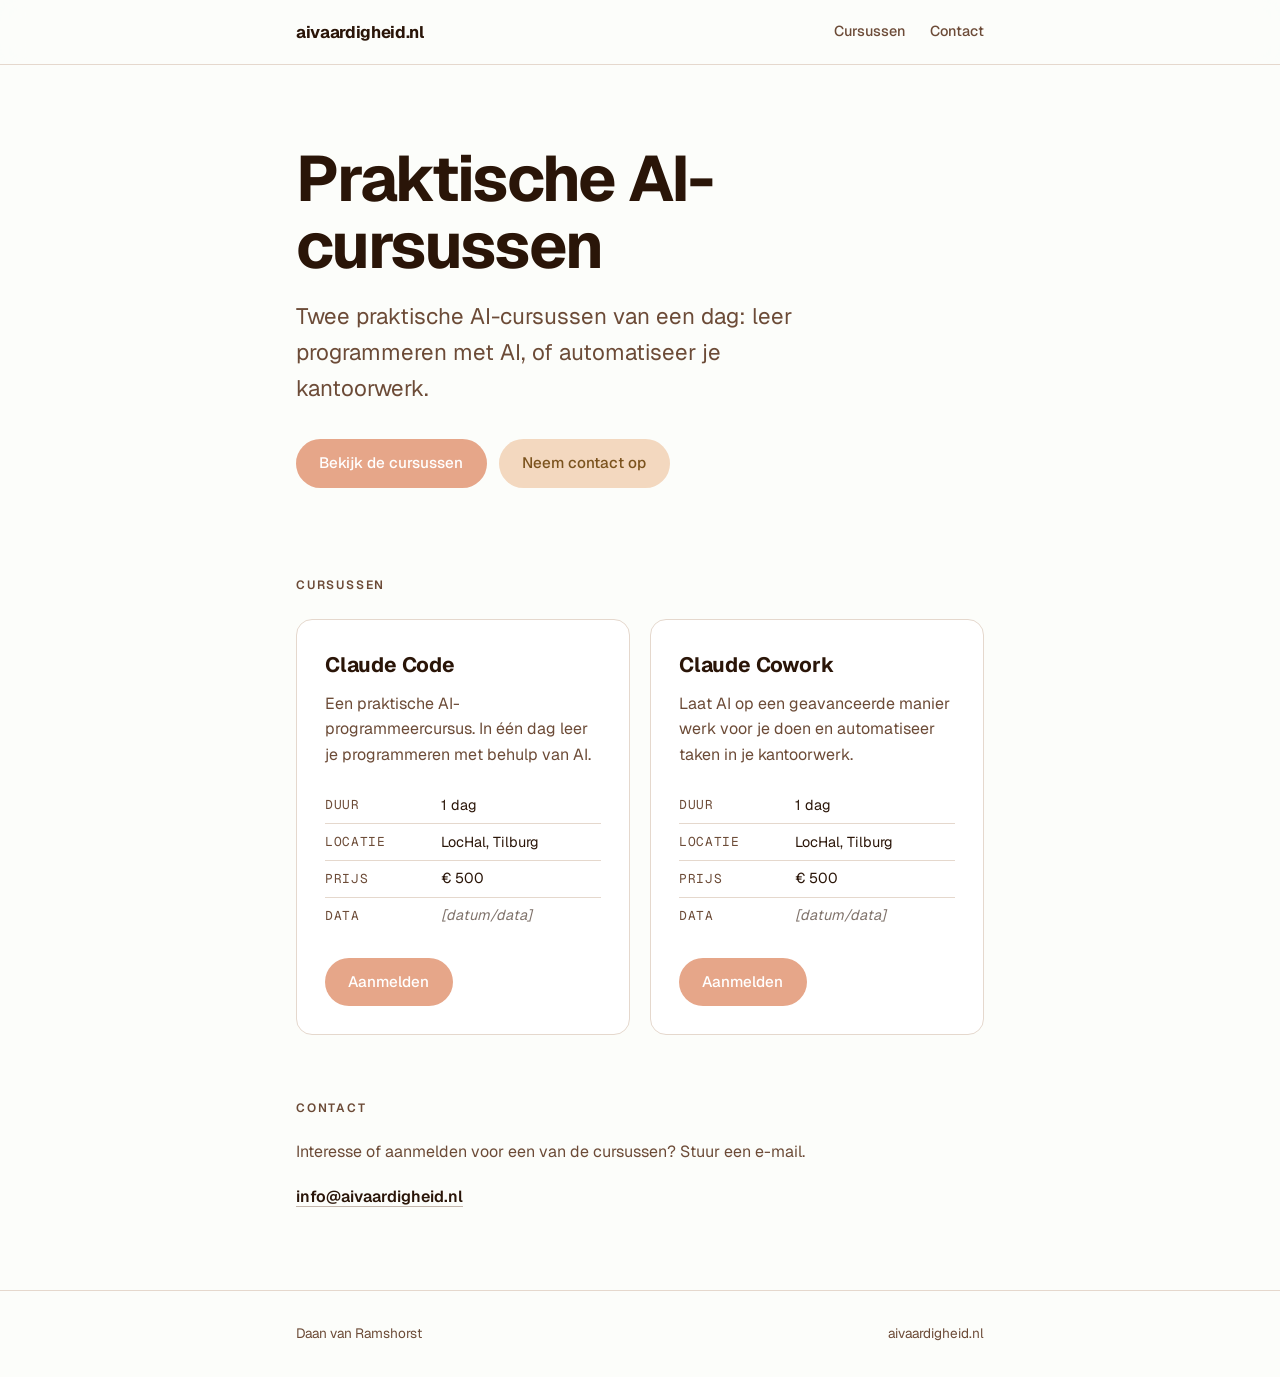
==== index.html @ b379a671 "Replace landing page with courses + contact Adds the two course cards (Claude Code, Claude Cowork) a" ====
<!doctype html>
<html lang="nl">
<head>
  <meta charset="utf-8">
  <meta name="viewport" content="width=device-width, initial-scale=1">
  <title>aivaardigheid.nl — AI-cursussen</title>
  <meta name="description" content="Twee praktische AI-cursussen van een dag: Claude Code (programmeren met AI) en Claude Cowork (je kantoorwerk automatiseren).">
  <meta name="theme-color" media="(prefers-color-scheme: light)" content="#fcfdfa">
  <meta name="theme-color" media="(prefers-color-scheme: dark)" content="#0c0a09">

  <link rel="preconnect" href="https://fonts.googleapis.com">
  <link rel="preconnect" href="https://fonts.gstatic.com" crossorigin>
  <link href="https://fonts.googleapis.com/css2?family=Geist:wght@400;500;600;700&family=Geist+Mono:wght@400;500&display=swap" rel="stylesheet">

  <style>
    :root {
      color-scheme: light dark;
      --background: #fcfdfa;
      --foreground: #2a1508;
      --primary: #e6a689;
      --primary-foreground: #ffffff;
      --accent: #d84315;
      --muted: #ead8c8;
      --muted-foreground: #6c4b37;
      --secondary: #f3d8bf;
      --secondary-foreground: #7b531e;
      --border: #e5d8cd;
      --card: #ffffff;
      --radius: 1rem;
      --container: 46rem;
    }

    @media (prefers-color-scheme: dark) {
      :root {
        --background: #0c0a09;
        --foreground: #e8d5bf;
        --primary: #d99a63;
        --primary-foreground: #0c0a09;
        --accent: #ff7043;
        --muted: #292524;
        --muted-foreground: #a8a29e;
        --secondary: #292524;
        --secondary-foreground: #e7e5e4;
        --border: #292524;
        --card: #1c1917;
      }
    }

    * { box-sizing: border-box; }
    html { scroll-behavior: smooth; }
    body {
      margin: 0;
      font-family: "Geist", system-ui, -apple-system, "Segoe UI", Roboto, sans-serif;
      background: var(--background);
      color: var(--foreground);
      line-height: 1.6;
      -webkit-font-smoothing: antialiased;
      text-rendering: optimizeLegibility;
    }

    a { color: inherit; }

    .container {
      width: 100%;
      max-width: var(--container);
      margin-inline: auto;
      padding-inline: 1.5rem;
    }

    /* Header */
    header {
      position: sticky;
      top: 0;
      z-index: 50;
      backdrop-filter: blur(12px);
      -webkit-backdrop-filter: blur(12px);
      background: color-mix(in srgb, var(--background) 80%, transparent);
      border-bottom: 1px solid var(--border);
    }
    .header-inner {
      height: 4rem;
      display: flex;
      align-items: center;
      justify-content: space-between;
      gap: 1rem;
    }
    .brand {
      font-weight: 700;
      font-size: 1.05rem;
      letter-spacing: -0.02em;
      text-decoration: none;
    }
    nav { display: flex; align-items: center; gap: 1.5rem; }
    nav a {
      font-size: 0.9rem;
      font-weight: 500;
      text-decoration: none;
      color: var(--muted-foreground);
      transition: color 0.15s ease;
    }
    nav a:hover { color: var(--foreground); }

    /* Buttons */
    .btn {
      display: inline-flex;
      align-items: center;
      gap: 0.5rem;
      padding: 0.7rem 1.4rem;
      border-radius: 9999px;
      font-weight: 500;
      font-size: 0.95rem;
      text-decoration: none;
      border: 1px solid transparent;
      transition: transform 0.15s ease, background 0.15s ease, opacity 0.15s ease;
    }
    .btn:active { transform: scale(0.97); }
    .btn-primary { background: var(--primary); color: var(--primary-foreground); }
    .btn-primary:hover { opacity: 0.9; }
    .btn-secondary {
      background: var(--secondary);
      color: var(--secondary-foreground);
    }
    .btn-secondary:hover { background: color-mix(in srgb, var(--secondary) 80%, var(--foreground)); }

    /* Hero */
    .hero {
      padding-top: 5rem;
      padding-bottom: 3.5rem;
    }
    .hero h1 {
      font-size: clamp(2.5rem, 7vw, 4rem);
      line-height: 1.05;
      letter-spacing: -0.03em;
      font-weight: 700;
      margin: 0 0 1.25rem;
    }
    .hero .lead {
      font-size: clamp(1.1rem, 2.5vw, 1.4rem);
      color: var(--muted-foreground);
      max-width: 34rem;
      margin: 0 0 2rem;
    }
    .hero-actions { display: flex; flex-wrap: wrap; gap: 0.75rem; }

    /* Section */
    section { padding-block: 2rem; }
    .section-label {
      font-size: 0.75rem;
      font-weight: 600;
      text-transform: uppercase;
      letter-spacing: 0.15em;
      color: var(--muted-foreground);
      margin: 0 0 1.5rem;
    }

    /* Course cards */
    .courses {
      display: grid;
      grid-template-columns: repeat(auto-fit, minmax(min(100%, 18rem), 1fr));
      gap: 1.25rem;
    }
    .card {
      background: var(--card);
      border: 1px solid var(--border);
      border-radius: var(--radius);
      padding: 1.75rem;
      display: flex;
      flex-direction: column;
    }
    .card h3 {
      font-size: 1.3rem;
      letter-spacing: -0.01em;
      margin: 0 0 0.6rem;
    }
    .card p { margin: 0 0 1.25rem; color: var(--muted-foreground); }

    .meta { list-style: none; margin: 0 0 1.5rem; padding: 0; }
    .meta li {
      display: flex;
      gap: 0.75rem;
      padding: 0.4rem 0;
      border-top: 1px solid var(--border);
      font-size: 0.9rem;
    }
    .meta li:first-child { border-top: none; }
    .meta .k {
      flex: 0 0 6.5rem;
      color: var(--muted-foreground);
      font-family: "Geist Mono", ui-monospace, monospace;
      font-size: 0.8rem;
      text-transform: uppercase;
      letter-spacing: 0.05em;
      padding-top: 0.1rem;
    }
    .meta .v { flex: 1; }
    .card .btn { margin-top: auto; align-self: flex-start; }

    /* Contact */
    .contact p { color: var(--muted-foreground); max-width: 34rem; margin: 0 0 1.25rem; }
    .contact a.mail {
      font-weight: 600;
      text-decoration: underline;
      text-underline-offset: 4px;
      text-decoration-color: color-mix(in srgb, var(--muted-foreground) 40%, transparent);
    }
    .contact a.mail:hover { text-decoration-color: var(--muted-foreground); }

    /* Footer */
    footer {
      border-top: 1px solid var(--border);
      margin-top: 3rem;
      padding-block: 2rem;
      color: var(--muted-foreground);
      font-size: 0.85rem;
    }
    .footer-inner { display: flex; flex-wrap: wrap; justify-content: space-between; gap: 0.5rem; }

    .placeholder { opacity: 0.6; font-style: italic; }

    @media (max-width: 480px) {
      nav { gap: 1rem; }
      .brand { font-size: 1rem; }
    }
  </style>
</head>
<body>
  <header>
    <div class="container header-inner">
      <a class="brand" href="/">aivaardigheid.nl</a>
      <nav>
        <a href="#cursussen">Cursussen</a>
        <a href="#contact">Contact</a>
      </nav>
    </div>
  </header>

  <main>
    <!-- HERO -->
    <div class="container hero">
      <h1>Praktische AI-cursussen</h1>
      <p class="lead">
        Twee praktische AI-cursussen van een dag: leer programmeren met AI, of automatiseer je kantoorwerk.
      </p>
      <div class="hero-actions">
        <a class="btn btn-primary" href="#cursussen">Bekijk de cursussen</a>
        <a class="btn btn-secondary" href="#contact">Neem contact op</a>
      </div>
    </div>

    <!-- CURSUSSEN -->
    <section id="cursussen" class="container">
      <p class="section-label">Cursussen</p>
      <div class="courses">

        <!-- Cursus 1 -->
        <article class="card">
          <h3>Claude Code</h3>
          <p>Een praktische AI-programmeercursus. In één dag leer je programmeren met behulp van AI.</p>
          <ul class="meta">
            <li><span class="k">Duur</span><span class="v">1 dag</span></li>
            <li><span class="k">Locatie</span><span class="v">LocHal, Tilburg</span></li>
            <li><span class="k">Prijs</span><span class="v">€ 500</span></li>
            <li><span class="k">Data</span><span class="v placeholder">[datum/data]</span></li>
          </ul>
          <a class="btn btn-primary" href="#contact">Aanmelden</a>
        </article>

        <!-- Cursus 2 -->
        <article class="card">
          <h3>Claude Cowork</h3>
          <p>Laat AI op een geavanceerde manier werk voor je doen en automatiseer taken in je kantoorwerk.</p>
          <ul class="meta">
            <li><span class="k">Duur</span><span class="v">1 dag</span></li>
            <li><span class="k">Locatie</span><span class="v">LocHal, Tilburg</span></li>
            <li><span class="k">Prijs</span><span class="v">€ 500</span></li>
            <li><span class="k">Data</span><span class="v placeholder">[datum/data]</span></li>
          </ul>
          <a class="btn btn-primary" href="#contact">Aanmelden</a>
        </article>

      </div>
    </section>

    <!-- CONTACT -->
    <section id="contact" class="container contact">
      <p class="section-label">Contact</p>
      <p>Interesse of aanmelden voor een van de cursussen? Stuur een e-mail.</p>
      <a class="mail" href="mailto:info@aivaardigheid.nl">info@aivaardigheid.nl</a>
    </section>
  </main>

  <footer>
    <div class="container footer-inner">
      <span>Daan van Ramshorst</span>
      <span>aivaardigheid.nl</span>
    </div>
  </footer>
</body>
</html>
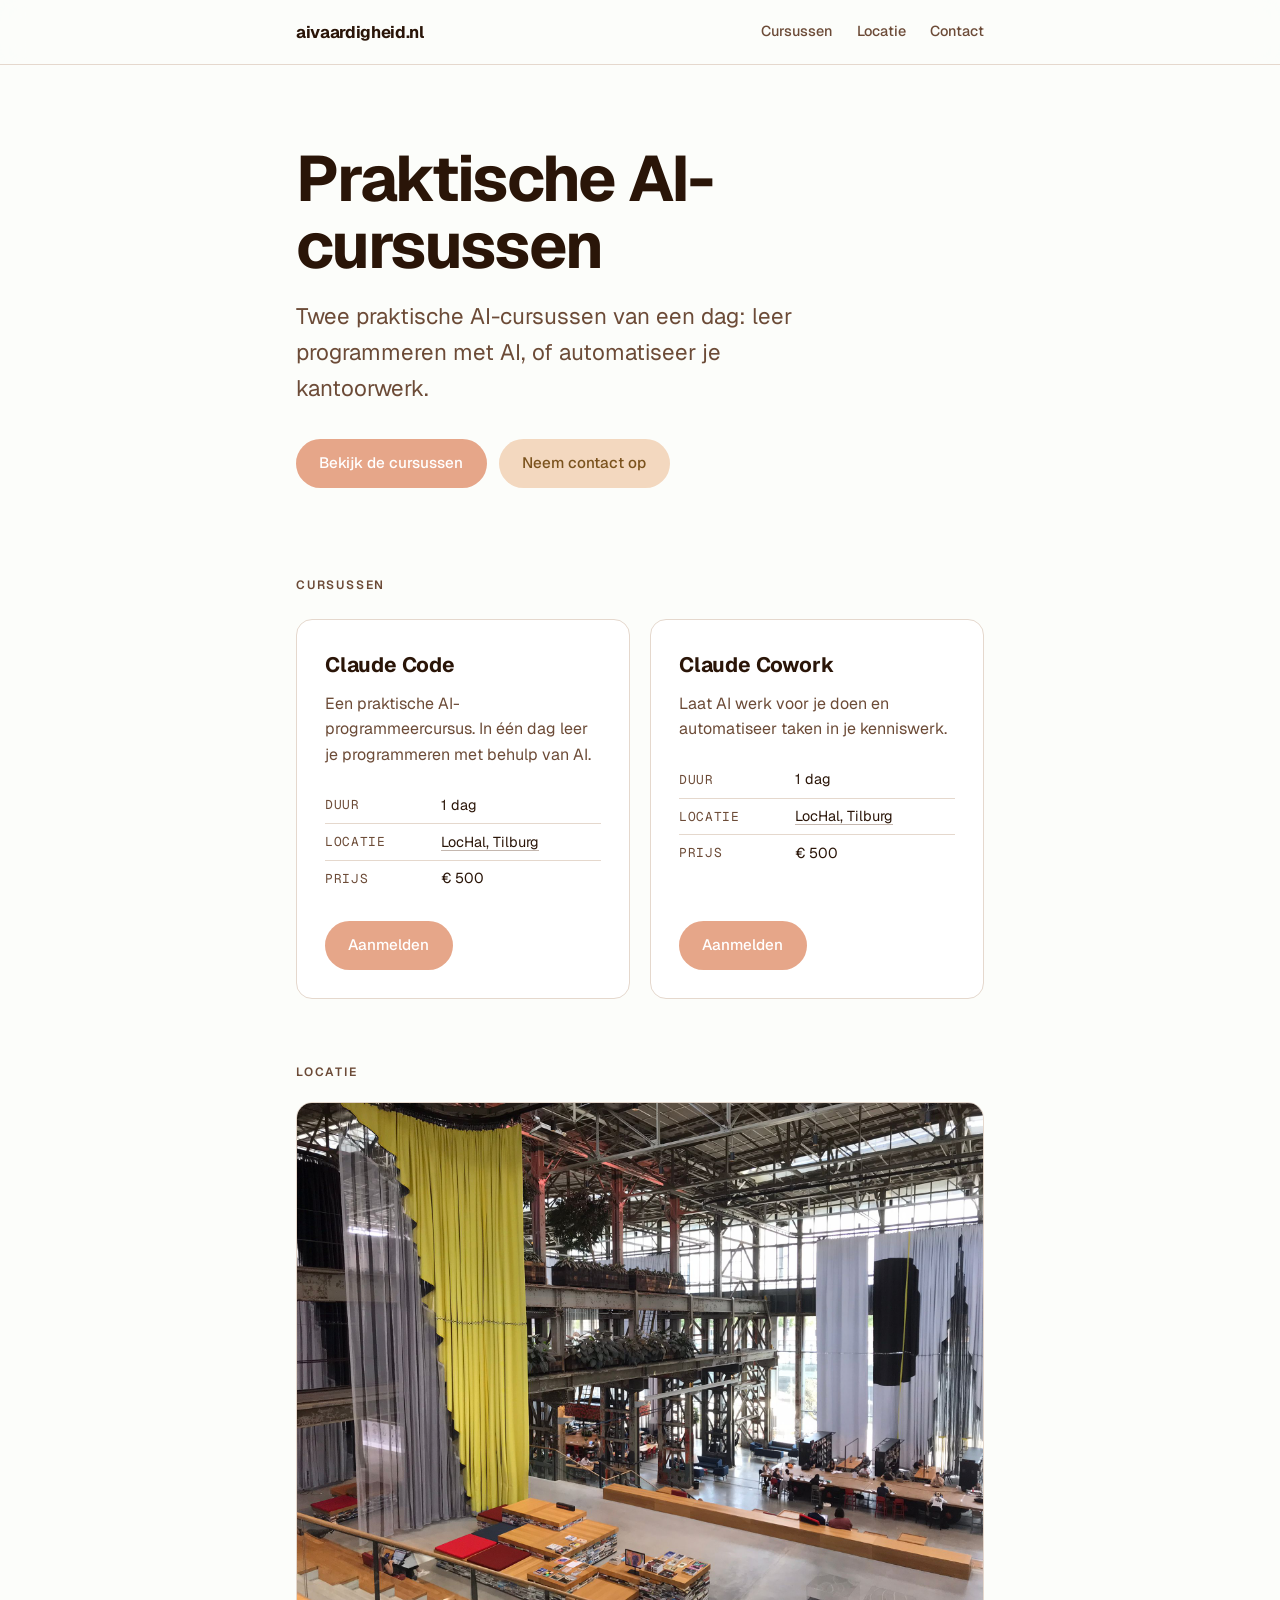
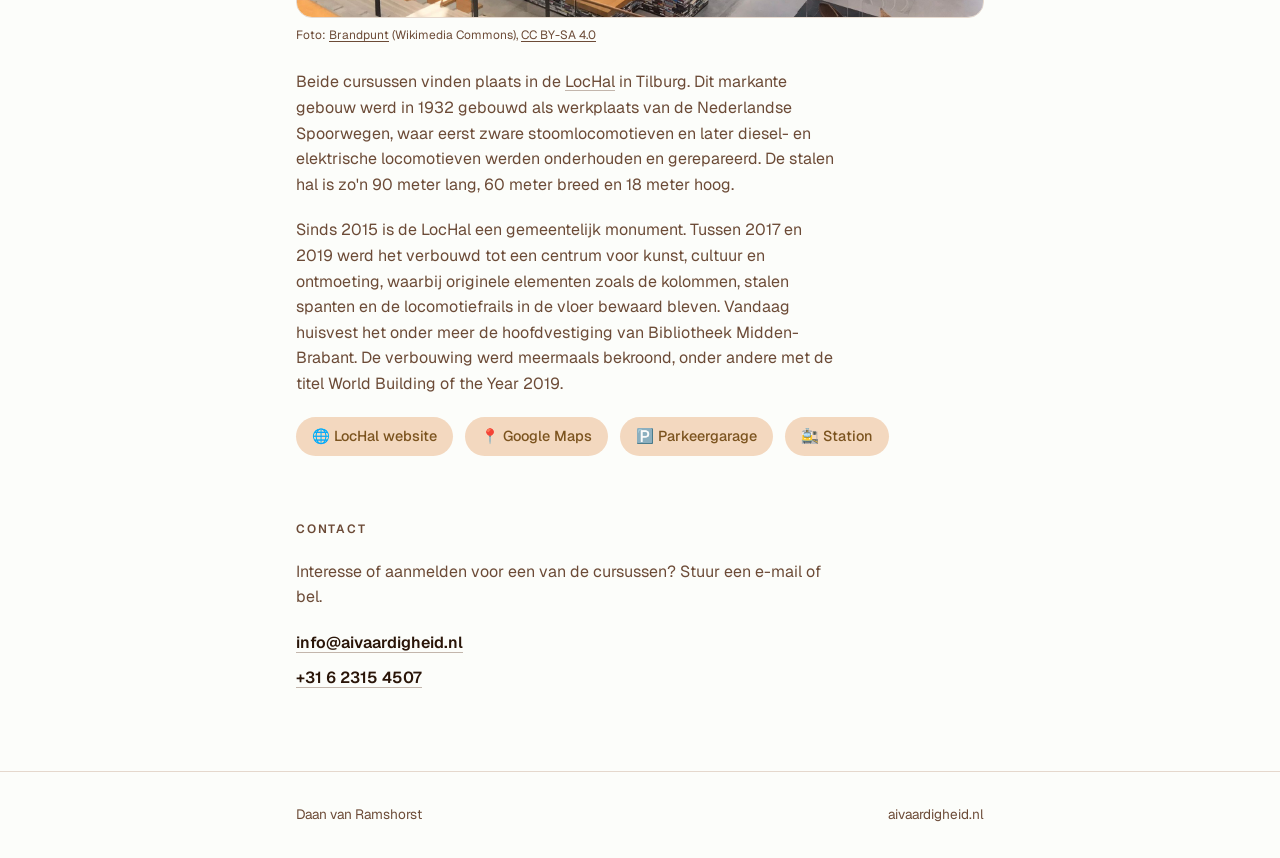
==== commit 9e6437b9: "Bouw cursuswebsite: 2 AI-cursussen, locatie LocHal, contact - Claude Code en Claude Cowork cursussen" ====
--- a/index.html
+++ b/index.html
@@ -204,6 +204,50 @@
       text-decoration-color: color-mix(in srgb, var(--muted-foreground) 40%, transparent);
     }
     .contact a.mail:hover { text-decoration-color: var(--muted-foreground); }
+    .contact-links { display: flex; flex-direction: column; gap: 0.6rem; align-items: flex-start; }
+
+    /* Locatie */
+    .locatie p { color: var(--muted-foreground); max-width: 34rem; margin: 0 0 1.25rem; }
+    .locatie p a, .meta .v a {
+      color: inherit;
+      text-decoration: underline;
+      text-underline-offset: 3px;
+      text-decoration-color: color-mix(in srgb, var(--muted-foreground) 40%, transparent);
+    }
+    .locatie p a:hover, .meta .v a:hover { text-decoration-color: var(--muted-foreground); }
+    .loc-links { display: flex; flex-wrap: wrap; gap: 0.75rem; }
+    .loc-links a {
+      display: inline-flex;
+      align-items: center;
+      gap: 0.45rem;
+      padding: 0.5rem 1rem;
+      border-radius: 9999px;
+      background: var(--secondary);
+      color: var(--secondary-foreground);
+      text-decoration: none;
+      font-size: 0.9rem;
+      font-weight: 500;
+      transition: background 0.15s ease;
+    }
+    .loc-links a:hover { background: color-mix(in srgb, var(--secondary) 80%, var(--foreground)); }
+    .loc-figure { margin: 0 0 1.5rem; }
+    .loc-figure img {
+      width: 100%;
+      height: auto;
+      display: block;
+      border-radius: var(--radius);
+      border: 1px solid var(--border);
+    }
+    .loc-figure figcaption {
+      margin-top: 0.5rem;
+      font-size: 0.75rem;
+      color: var(--muted-foreground);
+    }
+    .loc-figure figcaption a {
+      color: inherit;
+      text-decoration: underline;
+      text-underline-offset: 2px;
+    }
 
     /* Footer */
     footer {
@@ -229,6 +273,7 @@
       <a class="brand" href="/">aivaardigheid.nl</a>
       <nav>
         <a href="#cursussen">Cursussen</a>
+        <a href="#locatie">Locatie</a>
         <a href="#contact">Contact</a>
       </nav>
     </div>
@@ -258,34 +303,54 @@
           <p>Een praktische AI-programmeercursus. In één dag leer je programmeren met behulp van AI.</p>
           <ul class="meta">
             <li><span class="k">Duur</span><span class="v">1 dag</span></li>
-            <li><span class="k">Locatie</span><span class="v">LocHal, Tilburg</span></li>
-            <li><span class="k">Prijs</span><span class="v">€ 500</span></li>
-            <li><span class="k">Data</span><span class="v placeholder">[datum/data]</span></li>
-          </ul>
+            <li><span class="k">Locatie</span><span class="v"><a href="https://maps.app.goo.gl/GzQkufVFpSDQUedN8" target="_blank" rel="noopener">LocHal, Tilburg</a></span></li>
+            <li><span class="k">Prijs</span><span class="v">€ 500</span></li>          </ul>
           <a class="btn btn-primary" href="#contact">Aanmelden</a>
         </article>
 
         <!-- Cursus 2 -->
         <article class="card">
           <h3>Claude Cowork</h3>
-          <p>Laat AI op een geavanceerde manier werk voor je doen en automatiseer taken in je kantoorwerk.</p>
+          <p>Laat AI werk voor je doen en automatiseer taken in je kenniswerk.</p>
           <ul class="meta">
             <li><span class="k">Duur</span><span class="v">1 dag</span></li>
-            <li><span class="k">Locatie</span><span class="v">LocHal, Tilburg</span></li>
-            <li><span class="k">Prijs</span><span class="v">€ 500</span></li>
-            <li><span class="k">Data</span><span class="v placeholder">[datum/data]</span></li>
-          </ul>
+            <li><span class="k">Locatie</span><span class="v"><a href="https://maps.app.goo.gl/GzQkufVFpSDQUedN8" target="_blank" rel="noopener">LocHal, Tilburg</a></span></li>
+            <li><span class="k">Prijs</span><span class="v">€ 500</span></li>          </ul>
           <a class="btn btn-primary" href="#contact">Aanmelden</a>
         </article>
 
+      </div>
+    </section>
+
+    <!-- LOCATIE -->
+    <section id="locatie" class="container locatie">
+      <p class="section-label">Locatie</p>
+      <figure class="loc-figure">
+        <img src="images/lochal.jpg" alt="Het interieur van de LocHal in Tilburg: een voormalige locomotievenwerkplaats, nu bibliotheek en cultuurcentrum" loading="lazy" width="2048" height="1536">
+        <figcaption>Foto: <a href="https://commons.wikimedia.org/wiki/File:Loc_hall_inside_2.jpg" target="_blank" rel="noopener">Brandpunt</a> (Wikimedia Commons), <a href="https://creativecommons.org/licenses/by-sa/4.0/" target="_blank" rel="noopener">CC BY-SA 4.0</a></figcaption>
+      </figure>
+      <p>
+        Beide cursussen vinden plaats in de <a href="https://www.lochal.nl/" target="_blank" rel="noopener">LocHal</a> in Tilburg. Dit markante gebouw werd in 1932 gebouwd als werkplaats van de Nederlandse Spoorwegen, waar eerst zware stoomlocomotieven en later diesel- en elektrische locomotieven werden onderhouden en gerepareerd. De stalen hal is zo'n 90 meter lang, 60 meter breed en 18 meter hoog.
+      </p>
+      <p>
+        Sinds 2015 is de LocHal een gemeentelijk monument. Tussen 2017 en 2019 werd het verbouwd tot een centrum voor kunst, cultuur en ontmoeting, waarbij originele elementen zoals de kolommen, stalen spanten en de locomotiefrails in de vloer bewaard bleven. Vandaag huisvest het onder meer de hoofdvestiging van Bibliotheek Midden-Brabant. De verbouwing werd meermaals bekroond, onder andere met de titel World Building of the Year 2019.
+      </p>
+      <div class="loc-links">
+        <a href="https://www.lochal.nl/" target="_blank" rel="noopener">🌐 LocHal website</a>
+        <a href="https://maps.app.goo.gl/GzQkufVFpSDQUedN8" target="_blank" rel="noopener">📍 Google Maps</a>
+        <a href="https://maps.app.goo.gl/iagKzrtKeQA4x5wi8" target="_blank" rel="noopener">🅿️ Parkeergarage</a>
+        <a href="https://maps.app.goo.gl/hNsYnGkz4utdhobb7" target="_blank" rel="noopener">🚉 Station</a>
       </div>
     </section>
 
     <!-- CONTACT -->
     <section id="contact" class="container contact">
       <p class="section-label">Contact</p>
-      <p>Interesse of aanmelden voor een van de cursussen? Stuur een e-mail.</p>
-      <a class="mail" href="mailto:info@aivaardigheid.nl">info@aivaardigheid.nl</a>
+      <p>Interesse of aanmelden voor een van de cursussen? Stuur een e-mail of bel.</p>
+      <div class="contact-links">
+        <a class="mail" href="mailto:info@aivaardigheid.nl">info@aivaardigheid.nl</a>
+        <a class="mail" href="tel:+31623154507">+31 6 2315 4507</a>
+      </div>
     </section>
   </main>
 
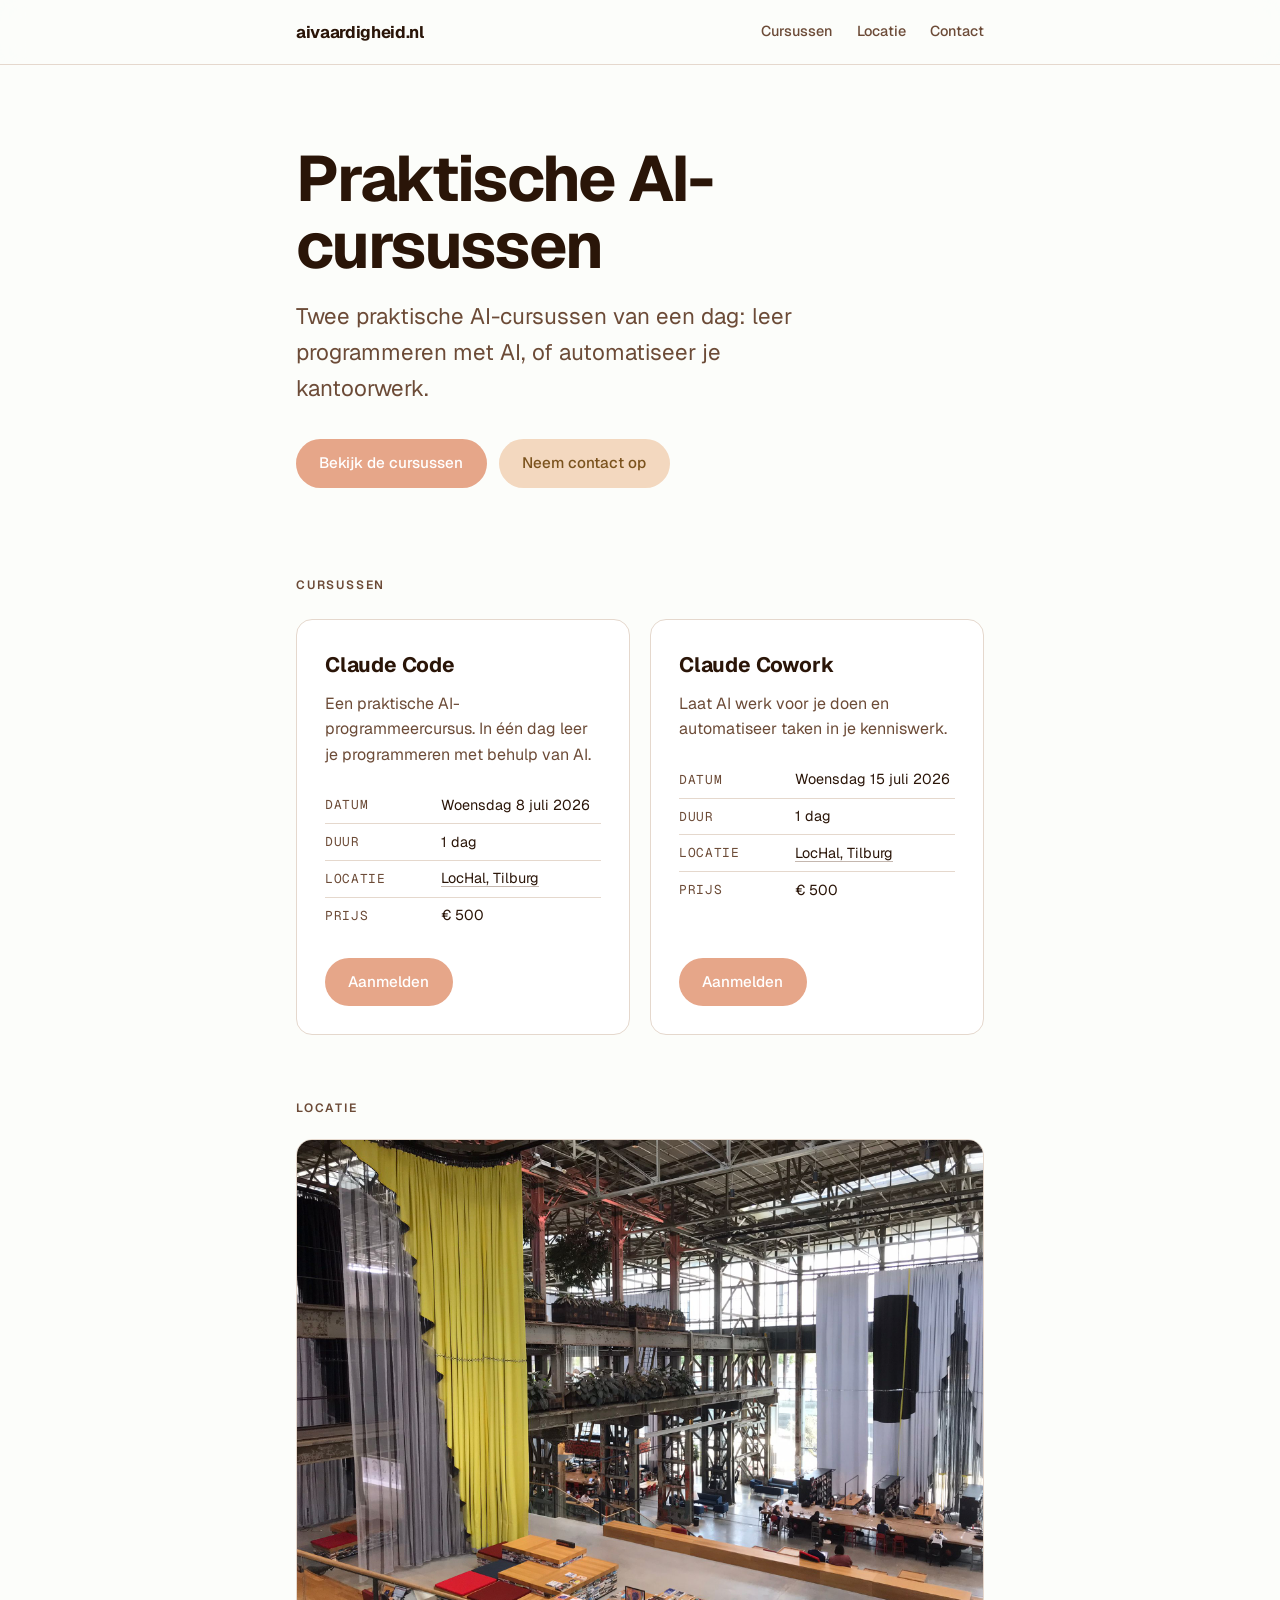
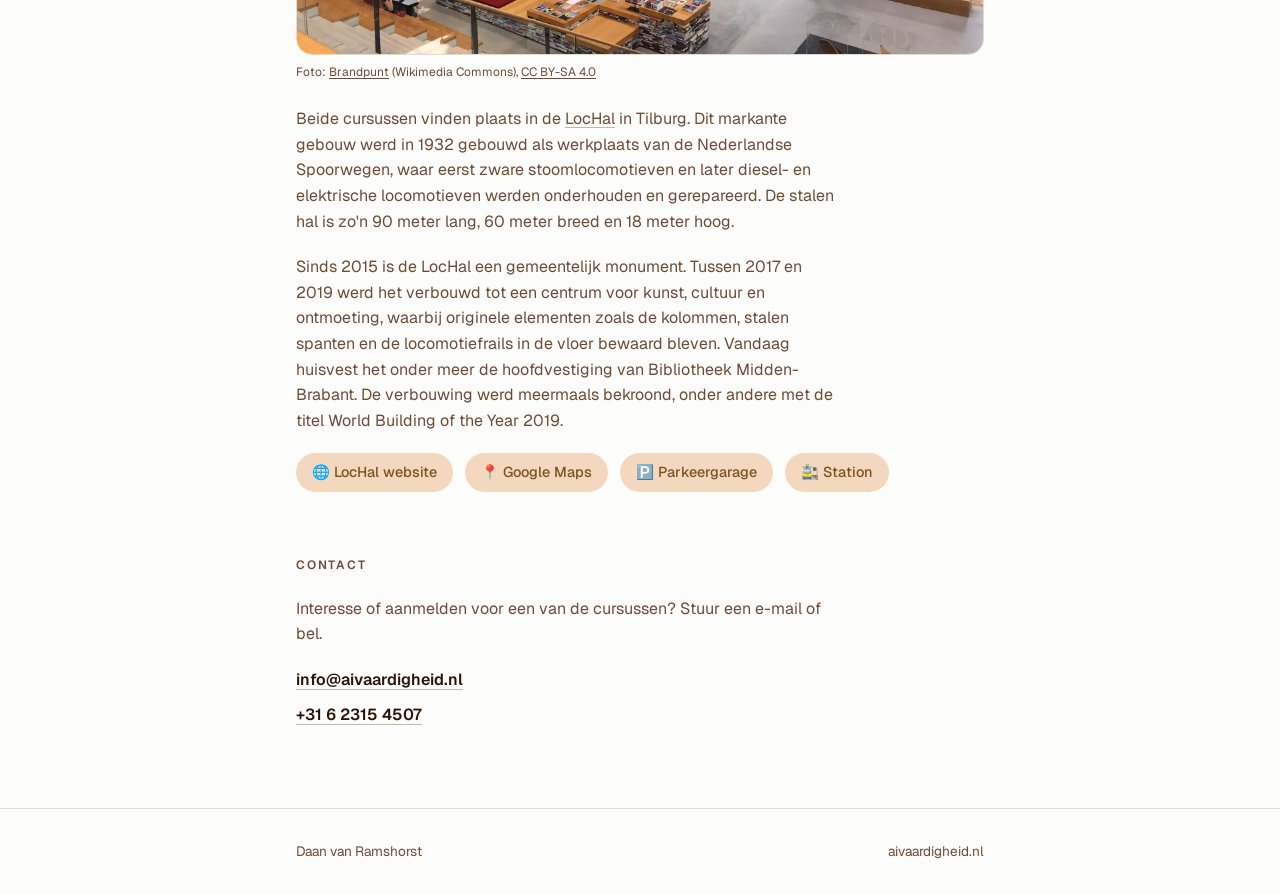
==== commit 992104c5: "Voeg cursusdata toe: Claude Code 8 juli, Claude Cowork 15 juli 2026 Co-Authored-By: Claude Opus 4.8 " ====
--- a/index.html
+++ b/index.html
@@ -302,9 +302,11 @@
           <h3>Claude Code</h3>
           <p>Een praktische AI-programmeercursus. In één dag leer je programmeren met behulp van AI.</p>
           <ul class="meta">
+            <li><span class="k">Datum</span><span class="v">Woensdag 8 juli 2026</span></li>
             <li><span class="k">Duur</span><span class="v">1 dag</span></li>
             <li><span class="k">Locatie</span><span class="v"><a href="https://maps.app.goo.gl/GzQkufVFpSDQUedN8" target="_blank" rel="noopener">LocHal, Tilburg</a></span></li>
-            <li><span class="k">Prijs</span><span class="v">€ 500</span></li>          </ul>
+            <li><span class="k">Prijs</span><span class="v">€ 500</span></li>
+          </ul>
           <a class="btn btn-primary" href="#contact">Aanmelden</a>
         </article>
 
@@ -313,9 +315,11 @@
           <h3>Claude Cowork</h3>
           <p>Laat AI werk voor je doen en automatiseer taken in je kenniswerk.</p>
           <ul class="meta">
+            <li><span class="k">Datum</span><span class="v">Woensdag 15 juli 2026</span></li>
             <li><span class="k">Duur</span><span class="v">1 dag</span></li>
             <li><span class="k">Locatie</span><span class="v"><a href="https://maps.app.goo.gl/GzQkufVFpSDQUedN8" target="_blank" rel="noopener">LocHal, Tilburg</a></span></li>
-            <li><span class="k">Prijs</span><span class="v">€ 500</span></li>          </ul>
+            <li><span class="k">Prijs</span><span class="v">€ 500</span></li>
+          </ul>
           <a class="btn btn-primary" href="#contact">Aanmelden</a>
         </article>
 
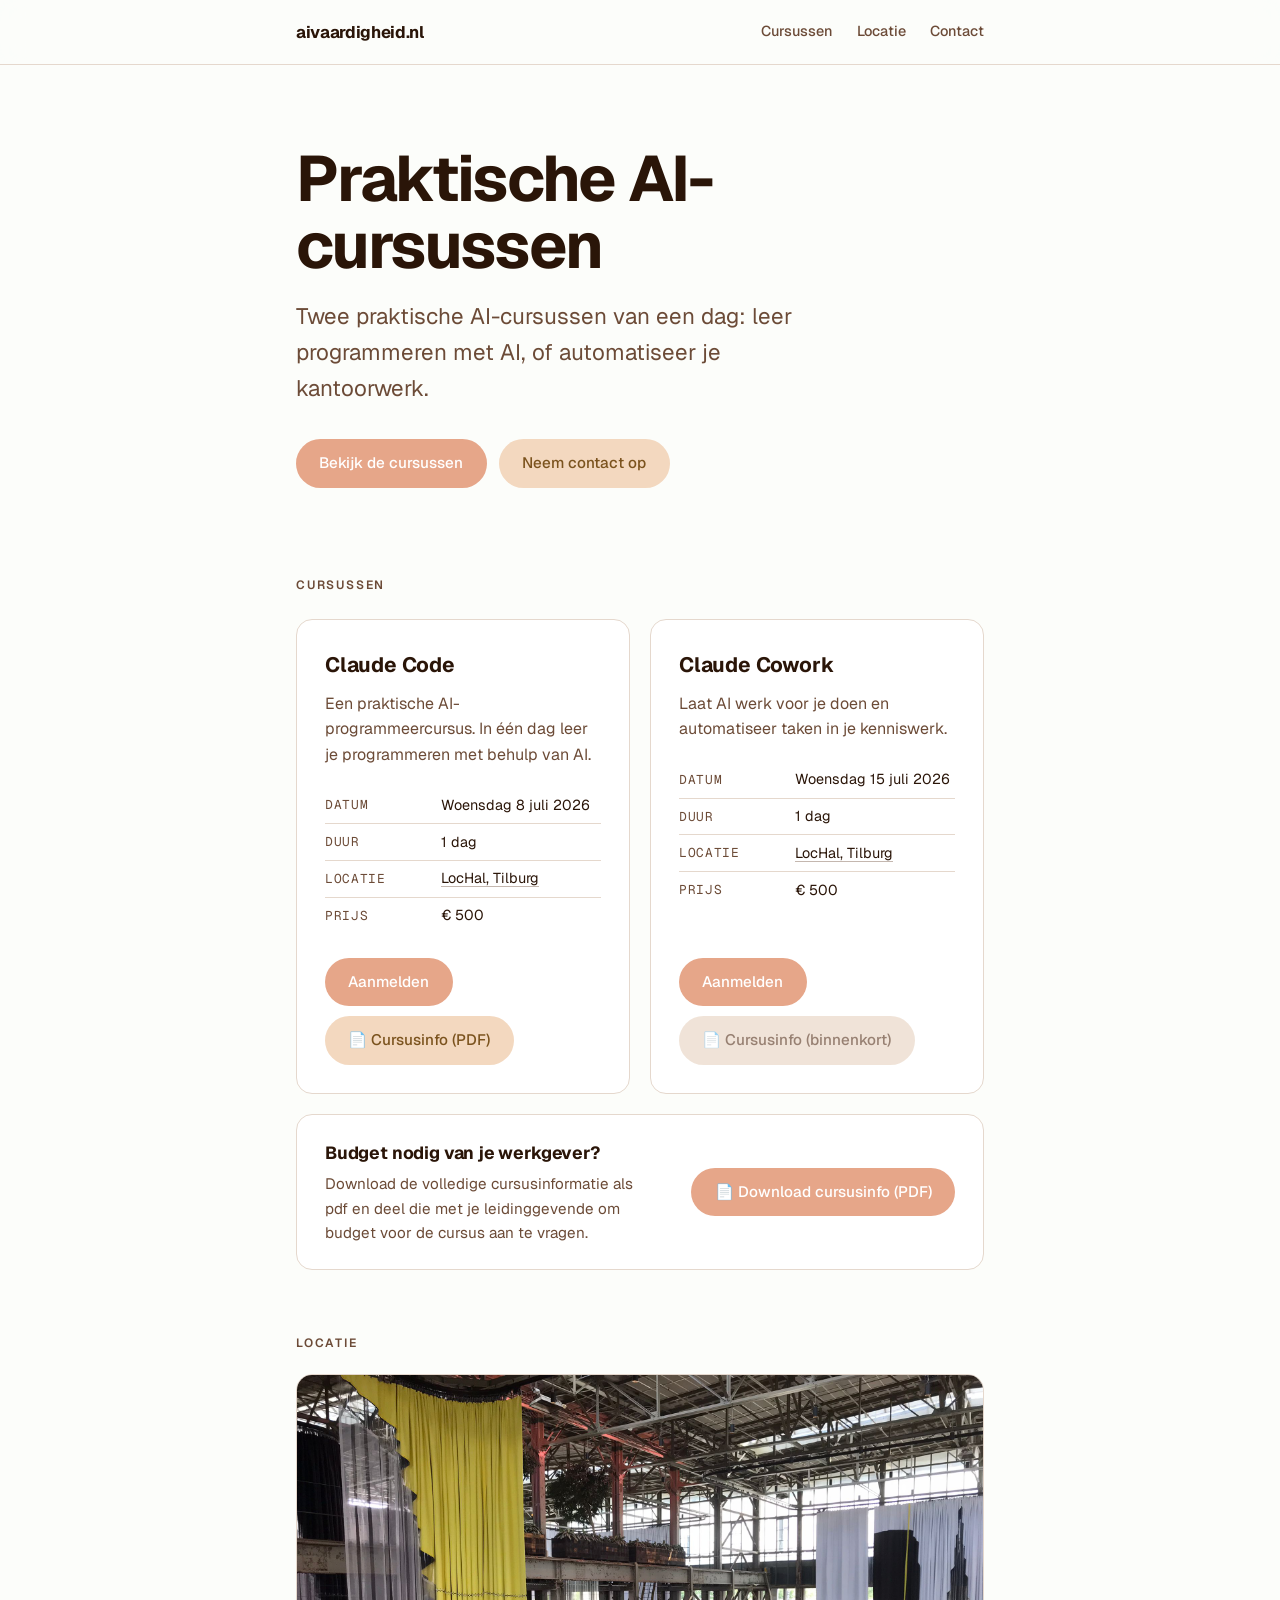
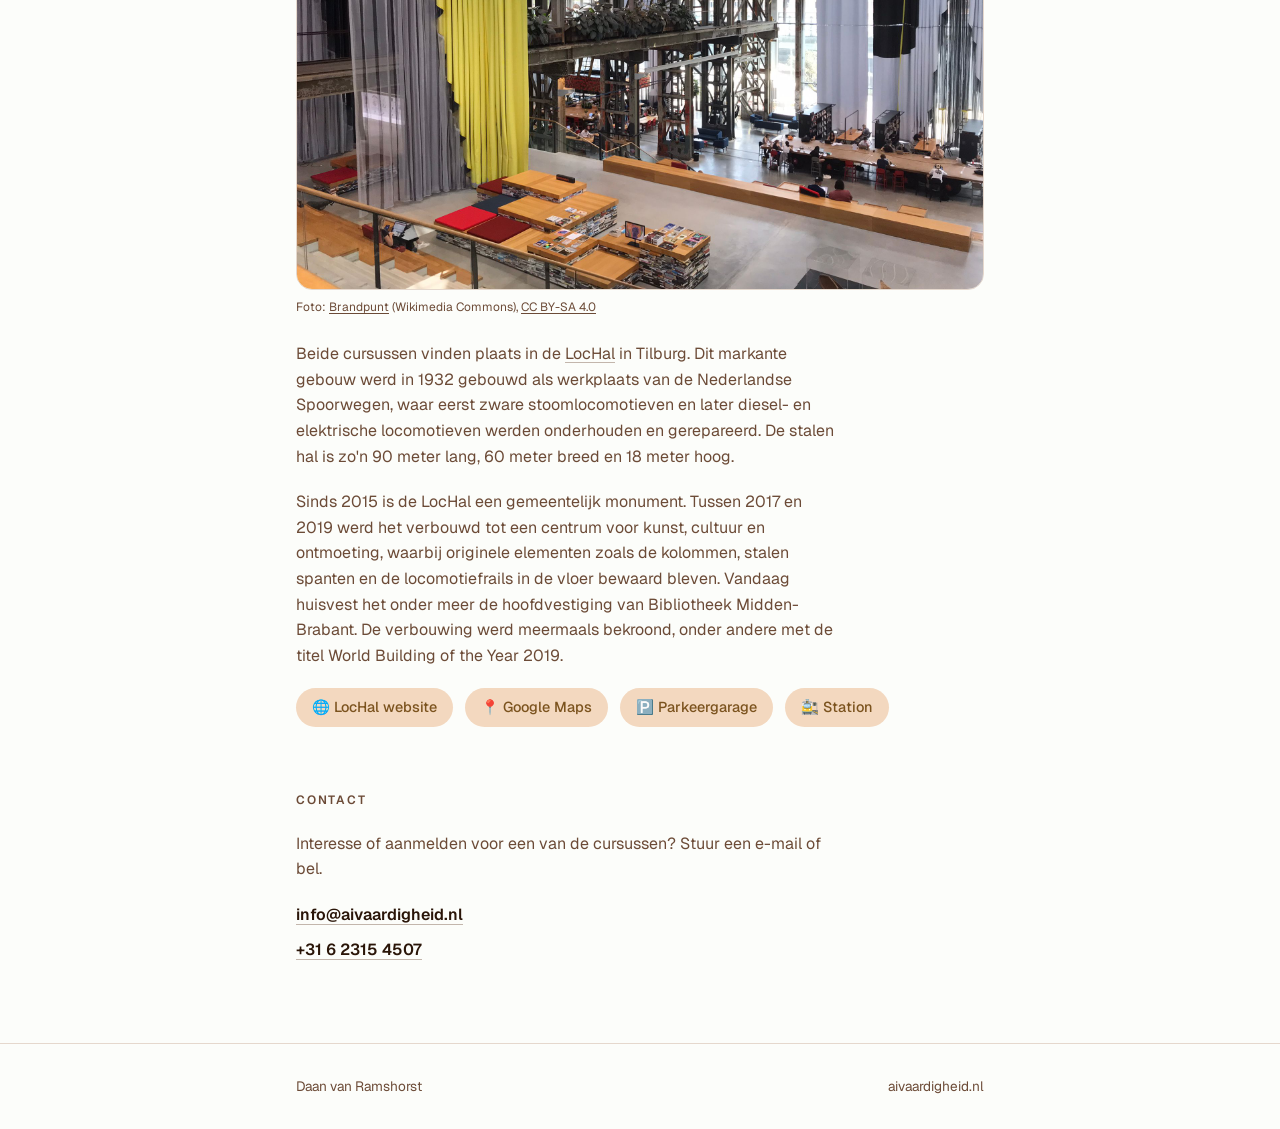
==== commit aae9bd58: "Voeg Claude Code cursus-PDF, werkgever/budget-blok en Cowork "binnenkort"-knop toe Co-Authored-By: C" ====
--- a/index.html
+++ b/index.html
@@ -121,6 +121,13 @@
       color: var(--secondary-foreground);
     }
     .btn-secondary:hover { background: color-mix(in srgb, var(--secondary) 80%, var(--foreground)); }
+    .btn-disabled {
+      background: var(--muted);
+      color: var(--muted-foreground);
+      cursor: not-allowed;
+      opacity: 0.7;
+    }
+    .btn-disabled:active { transform: none; }
 
     /* Hero */
     .hero {
@@ -193,7 +200,34 @@
       padding-top: 0.1rem;
     }
     .meta .v { flex: 1; }
-    .card .btn { margin-top: auto; align-self: flex-start; }
+    .card-actions {
+      margin-top: auto;
+      display: flex;
+      flex-wrap: wrap;
+      gap: 0.6rem;
+    }
+
+    /* Werkgever / budget callout */
+    .employer {
+      margin-top: 1.25rem;
+      display: flex;
+      flex-wrap: wrap;
+      align-items: center;
+      justify-content: space-between;
+      gap: 1.25rem 2rem;
+      background: var(--card);
+      border: 1px solid var(--border);
+      border-radius: var(--radius);
+      padding: 1.5rem 1.75rem;
+    }
+    .employer-text { flex: 1 1 18rem; }
+    .employer-text h3 {
+      margin: 0 0 0.35rem;
+      font-size: 1.1rem;
+      letter-spacing: -0.01em;
+    }
+    .employer-text p { margin: 0; color: var(--muted-foreground); font-size: 0.95rem; }
+    .employer .btn { flex: 0 0 auto; }
 
     /* Contact */
     .contact p { color: var(--muted-foreground); max-width: 34rem; margin: 0 0 1.25rem; }
@@ -307,7 +341,10 @@
             <li><span class="k">Locatie</span><span class="v"><a href="https://maps.app.goo.gl/GzQkufVFpSDQUedN8" target="_blank" rel="noopener">LocHal, Tilburg</a></span></li>
             <li><span class="k">Prijs</span><span class="v">€ 500</span></li>
           </ul>
-          <a class="btn btn-primary" href="#contact">Aanmelden</a>
+          <div class="card-actions">
+            <a class="btn btn-primary" href="#contact">Aanmelden</a>
+            <a class="btn btn-secondary" href="downloads/claude-code-cursus.pdf" download="Claude Code Cursus - aivaardigheid.nl.pdf">📄 Cursusinfo (PDF)</a>
+          </div>
         </article>
 
         <!-- Cursus 2 -->
@@ -320,9 +357,20 @@
             <li><span class="k">Locatie</span><span class="v"><a href="https://maps.app.goo.gl/GzQkufVFpSDQUedN8" target="_blank" rel="noopener">LocHal, Tilburg</a></span></li>
             <li><span class="k">Prijs</span><span class="v">€ 500</span></li>
           </ul>
-          <a class="btn btn-primary" href="#contact">Aanmelden</a>
+          <div class="card-actions">
+            <a class="btn btn-primary" href="#contact">Aanmelden</a>
+            <span class="btn btn-disabled" aria-disabled="true" title="Cursusinformatie volgt binnenkort">📄 Cursusinfo (binnenkort)</span>
+          </div>
         </article>
 
+      </div>
+
+      <div class="employer">
+        <div class="employer-text">
+          <h3>Budget nodig van je werkgever?</h3>
+          <p>Download de volledige cursusinformatie als pdf en deel die met je leidinggevende om budget voor de cursus aan te vragen.</p>
+        </div>
+        <a class="btn btn-primary" href="downloads/claude-code-cursus.pdf" download="Claude Code Cursus - aivaardigheid.nl.pdf">📄 Download cursusinfo (PDF)</a>
       </div>
     </section>
 
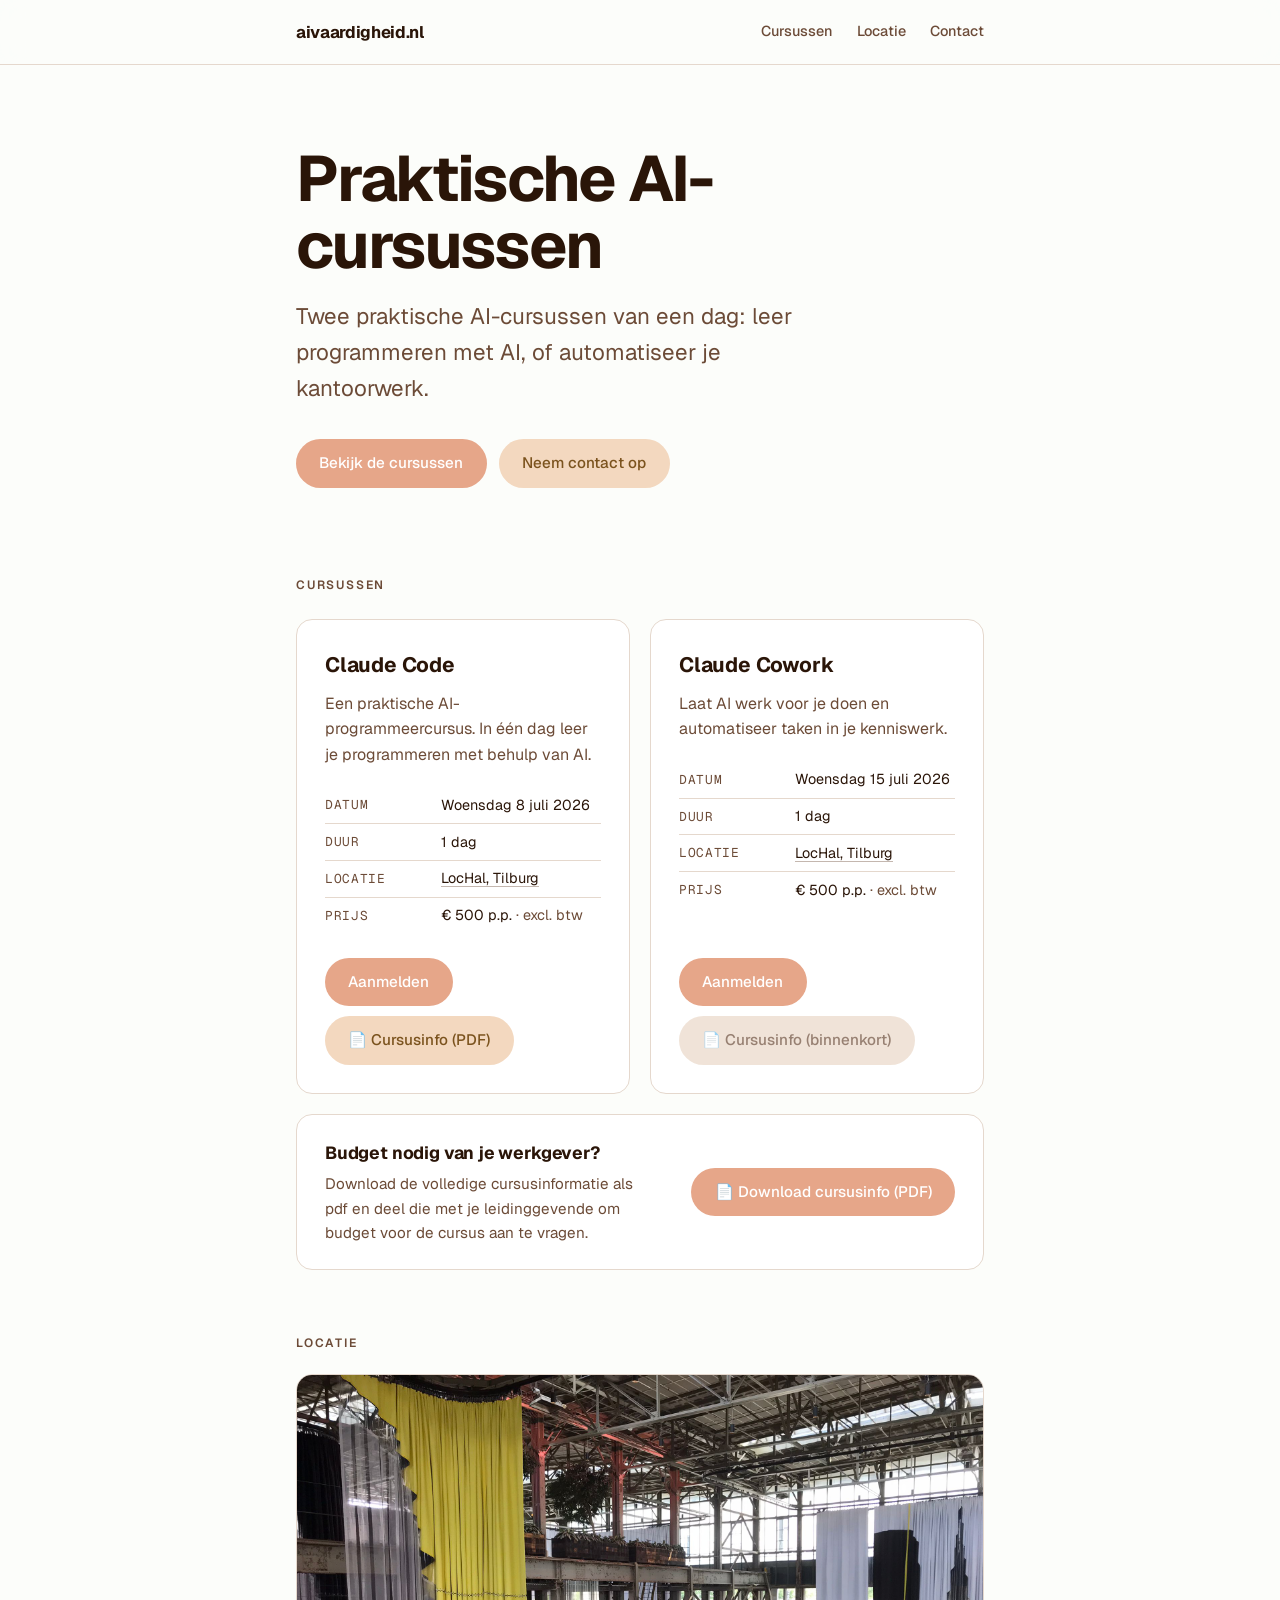
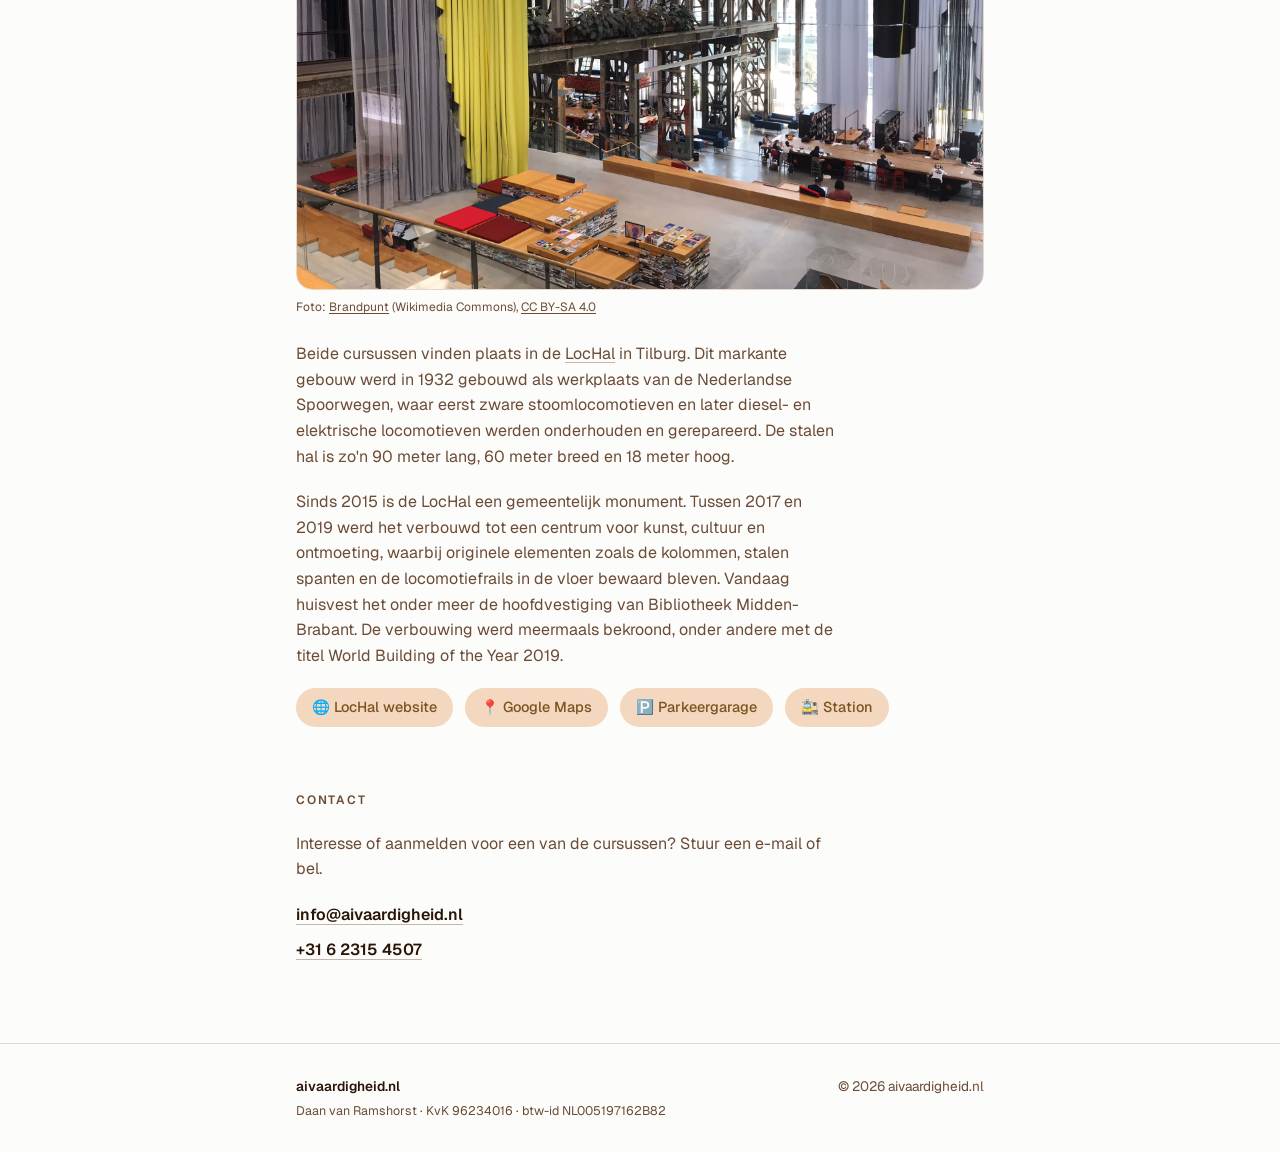
==== commit fbf251ed: "Maak site officieel: prijs excl. btw, zakelijke gegevens, favicon, social preview - Prijs toont nu "" ====
--- a/index.html
+++ b/index.html
@@ -7,6 +7,25 @@
   <meta name="description" content="Twee praktische AI-cursussen van een dag: Claude Code (programmeren met AI) en Claude Cowork (je kantoorwerk automatiseren).">
   <meta name="theme-color" media="(prefers-color-scheme: light)" content="#fcfdfa">
   <meta name="theme-color" media="(prefers-color-scheme: dark)" content="#0c0a09">
+
+  <link rel="canonical" href="https://aivaardigheid.nl/">
+  <link rel="icon" href="/favicon.svg" type="image/svg+xml">
+
+  <!-- Social sharing (Open Graph / Twitter) -->
+  <meta property="og:type" content="website">
+  <meta property="og:locale" content="nl_NL">
+  <meta property="og:site_name" content="aivaardigheid.nl">
+  <meta property="og:url" content="https://aivaardigheid.nl/">
+  <meta property="og:title" content="Praktische AI-cursussen — aivaardigheid.nl">
+  <meta property="og:description" content="Twee praktische AI-cursussen van een dag: leer programmeren met AI (Claude Code) of automatiseer je kantoorwerk (Claude Cowork). LocHal, Tilburg.">
+  <meta property="og:image" content="https://aivaardigheid.nl/images/lochal.jpg">
+  <meta property="og:image:width" content="2048">
+  <meta property="og:image:height" content="1536">
+  <meta property="og:image:alt" content="De LocHal in Tilburg, de cursuslocatie">
+  <meta name="twitter:card" content="summary_large_image">
+  <meta name="twitter:title" content="Praktische AI-cursussen — aivaardigheid.nl">
+  <meta name="twitter:description" content="Twee praktische AI-cursussen van een dag: leer programmeren met AI of automatiseer je kantoorwerk. LocHal, Tilburg.">
+  <meta name="twitter:image" content="https://aivaardigheid.nl/images/lochal.jpg">
 
   <link rel="preconnect" href="https://fonts.googleapis.com">
   <link rel="preconnect" href="https://fonts.gstatic.com" crossorigin>
@@ -291,7 +310,10 @@
       color: var(--muted-foreground);
       font-size: 0.85rem;
     }
-    .footer-inner { display: flex; flex-wrap: wrap; justify-content: space-between; gap: 0.5rem; }
+    .footer-inner { display: flex; flex-wrap: wrap; justify-content: space-between; align-items: flex-start; gap: 0.75rem 1.5rem; }
+    .footer-brand { display: flex; flex-direction: column; gap: 0.2rem; }
+    .footer-brand strong { color: var(--foreground); font-weight: 600; }
+    .footer-legal { font-size: 0.78rem; }
 
     .placeholder { opacity: 0.6; font-style: italic; }
 
@@ -339,10 +361,10 @@
             <li><span class="k">Datum</span><span class="v">Woensdag 8 juli 2026</span></li>
             <li><span class="k">Duur</span><span class="v">1 dag</span></li>
             <li><span class="k">Locatie</span><span class="v"><a href="https://maps.app.goo.gl/GzQkufVFpSDQUedN8" target="_blank" rel="noopener">LocHal, Tilburg</a></span></li>
-            <li><span class="k">Prijs</span><span class="v">€ 500</span></li>
+            <li><span class="k">Prijs</span><span class="v">€ 500 p.p. <span style="color:var(--muted-foreground)">· excl. btw</span></span></li>
           </ul>
           <div class="card-actions">
-            <a class="btn btn-primary" href="#contact">Aanmelden</a>
+            <a class="btn btn-primary" href="mailto:info@aivaardigheid.nl?subject=Aanmelding%20Claude%20Code%20%E2%80%94%208%20juli%202026&body=Hoi%20Daan%2C%0A%0AIk%20wil%20me%20graag%20aanmelden%20voor%20de%20cursus%20Claude%20Code%20%28woensdag%208%20juli%202026%2C%20LocHal%20Tilburg%29.%0A%0ANaam%3A%0ATelefoonnummer%3A%0AAantal%20personen%3A%0AFactuurgegevens%20%28bedrijfsnaam%20%2B%20adres%2C%20of%20particulier%29%3A%0A%0AEventuele%20vragen%20of%20opmerkingen%3A%0A%0AMet%20vriendelijke%20groet%2C%0A">Aanmelden</a>
             <a class="btn btn-secondary" href="downloads/claude-code-cursus.pdf" download="Claude Code Cursus - aivaardigheid.nl.pdf">📄 Cursusinfo (PDF)</a>
           </div>
         </article>
@@ -355,10 +377,10 @@
             <li><span class="k">Datum</span><span class="v">Woensdag 15 juli 2026</span></li>
             <li><span class="k">Duur</span><span class="v">1 dag</span></li>
             <li><span class="k">Locatie</span><span class="v"><a href="https://maps.app.goo.gl/GzQkufVFpSDQUedN8" target="_blank" rel="noopener">LocHal, Tilburg</a></span></li>
-            <li><span class="k">Prijs</span><span class="v">€ 500</span></li>
+            <li><span class="k">Prijs</span><span class="v">€ 500 p.p. <span style="color:var(--muted-foreground)">· excl. btw</span></span></li>
           </ul>
           <div class="card-actions">
-            <a class="btn btn-primary" href="#contact">Aanmelden</a>
+            <a class="btn btn-primary" href="mailto:info@aivaardigheid.nl?subject=Aanmelding%20Claude%20Cowork%20%E2%80%94%2015%20juli%202026&body=Hoi%20Daan%2C%0A%0AIk%20wil%20me%20graag%20aanmelden%20voor%20de%20cursus%20Claude%20Cowork%20%28woensdag%2015%20juli%202026%2C%20LocHal%20Tilburg%29.%0A%0ANaam%3A%0ATelefoonnummer%3A%0AAantal%20personen%3A%0AFactuurgegevens%20%28bedrijfsnaam%20%2B%20adres%2C%20of%20particulier%29%3A%0A%0AEventuele%20vragen%20of%20opmerkingen%3A%0A%0AMet%20vriendelijke%20groet%2C%0A">Aanmelden</a>
             <span class="btn btn-disabled" aria-disabled="true" title="Cursusinformatie volgt binnenkort">📄 Cursusinfo (binnenkort)</span>
           </div>
         </article>
@@ -408,8 +430,11 @@
 
   <footer>
     <div class="container footer-inner">
-      <span>Daan van Ramshorst</span>
-      <span>aivaardigheid.nl</span>
+      <div class="footer-brand">
+        <strong>aivaardigheid.nl</strong>
+        <span class="footer-legal">Daan van Ramshorst · KvK 96234016 · btw-id NL005197162B82</span>
+      </div>
+      <span>© 2026 aivaardigheid.nl</span>
     </div>
   </footer>
 </body>
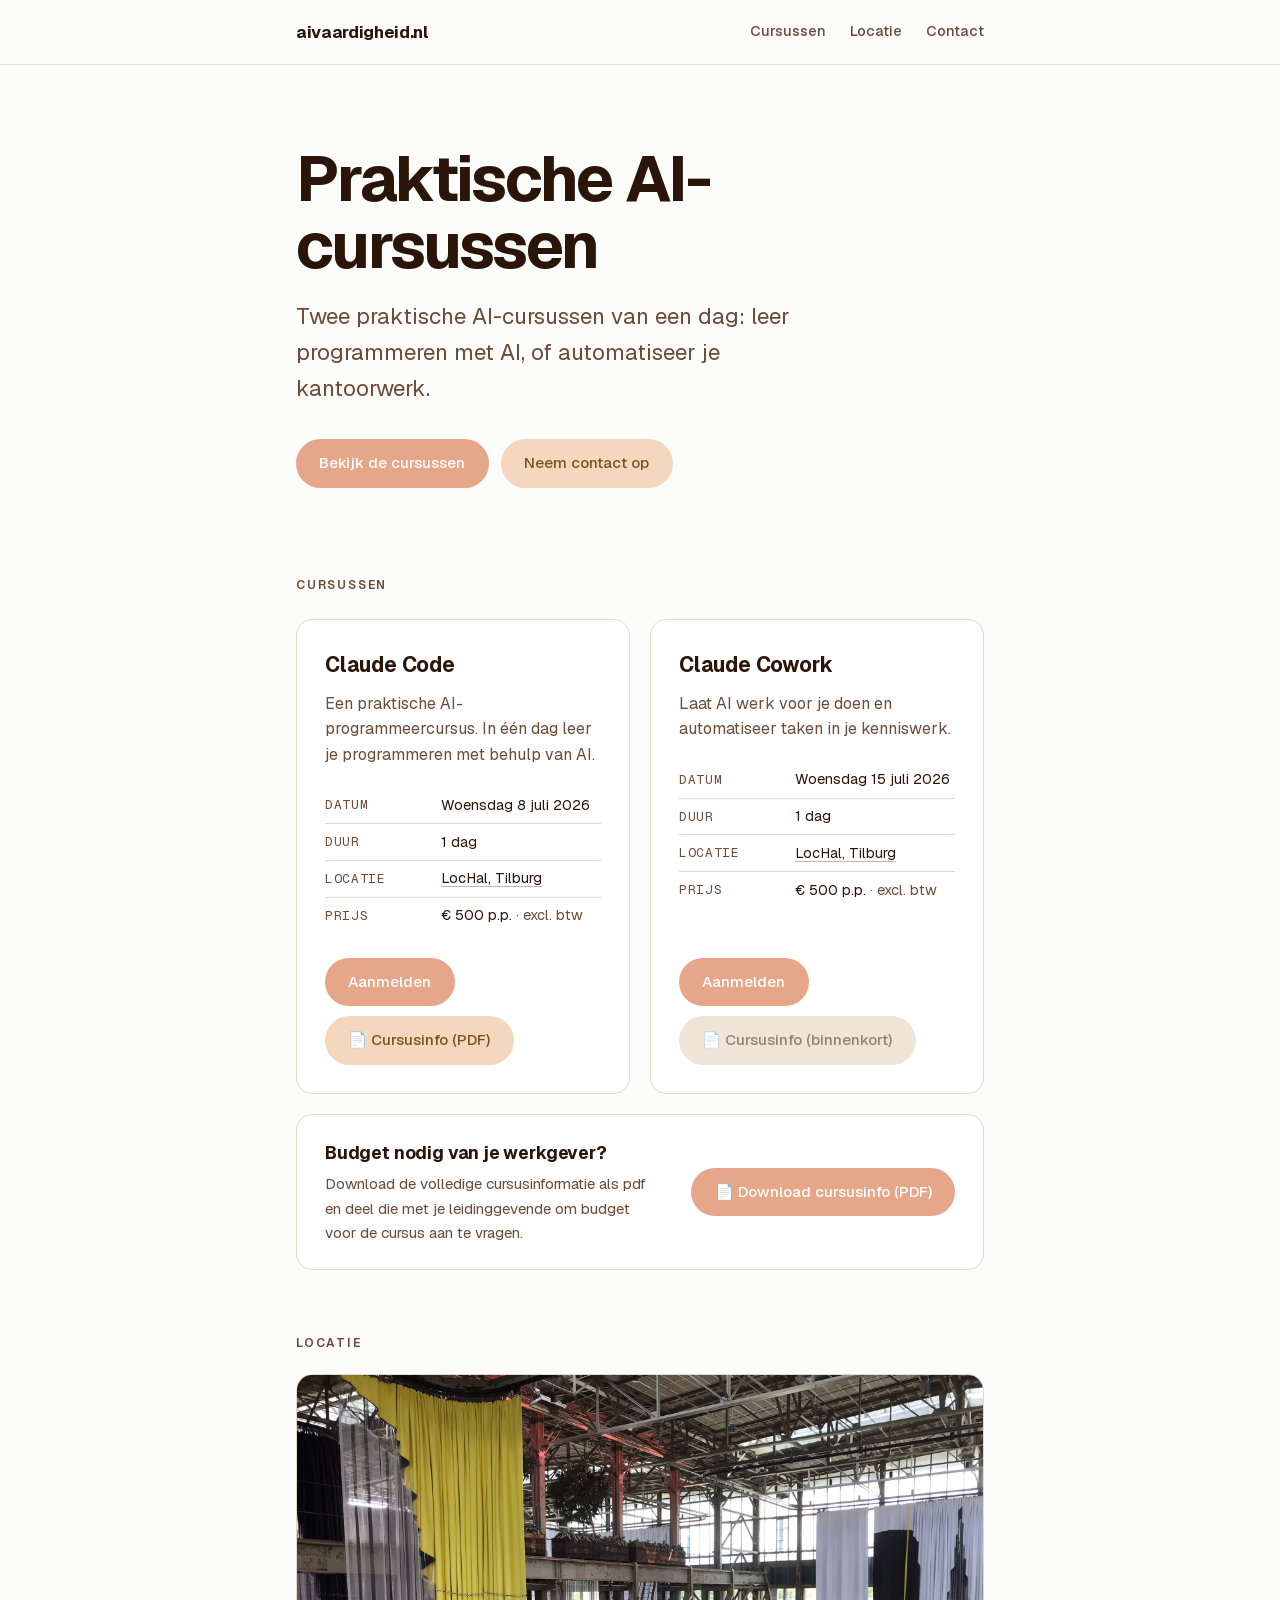
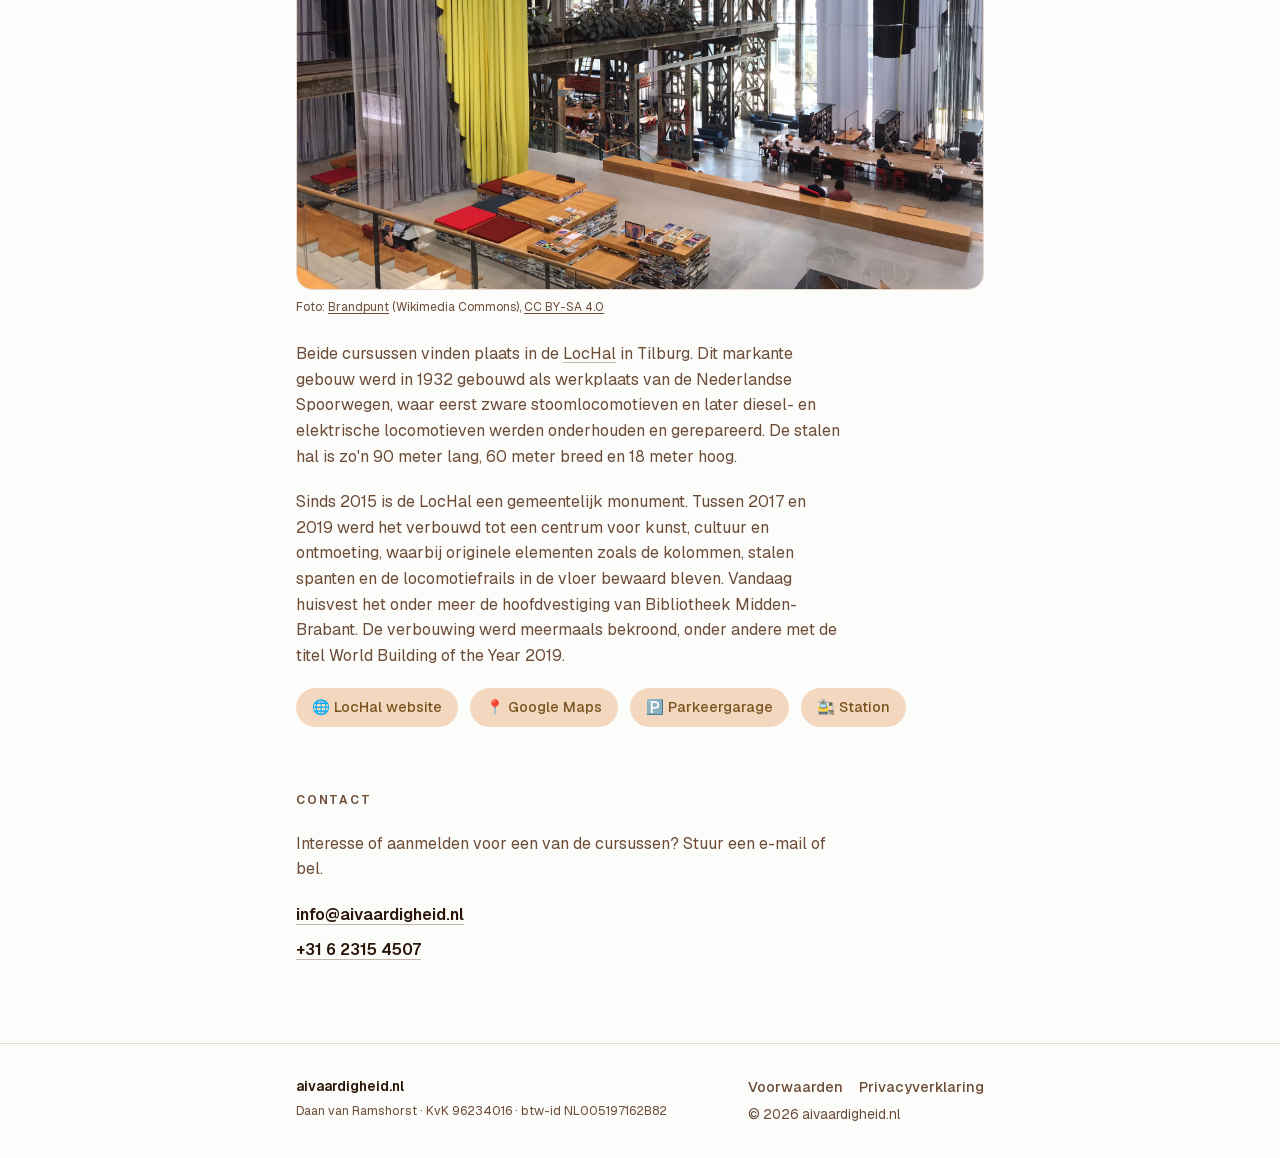
==== commit b9c76d3b: "Voeg privacy- en voorwaardenpagina toe + host fonts lokaal - Nieuwe pagina's privacy.html en voorwaa" ====
--- a/index.html
+++ b/index.html
@@ -27,11 +27,23 @@
   <meta name="twitter:description" content="Twee praktische AI-cursussen van een dag: leer programmeren met AI of automatiseer je kantoorwerk. LocHal, Tilburg.">
   <meta name="twitter:image" content="https://aivaardigheid.nl/images/lochal.jpg">
 
-  <link rel="preconnect" href="https://fonts.googleapis.com">
-  <link rel="preconnect" href="https://fonts.gstatic.com" crossorigin>
-  <link href="https://fonts.googleapis.com/css2?family=Geist:wght@400;500;600;700&family=Geist+Mono:wght@400;500&display=swap" rel="stylesheet">
-
   <style>
+    /* Zelf-gehoste variabele fonts (Geist, Geist Mono) — geen externe verzoeken */
+    @font-face {
+      font-family: 'Geist';
+      font-style: normal;
+      font-weight: 400 700;
+      font-display: swap;
+      src: url('/fonts/geist.woff2') format('woff2');
+    }
+    @font-face {
+      font-family: 'Geist Mono';
+      font-style: normal;
+      font-weight: 400 500;
+      font-display: swap;
+      src: url('/fonts/geist-mono.woff2') format('woff2');
+    }
+
     :root {
       color-scheme: light dark;
       --background: #fcfdfa;
@@ -314,6 +326,10 @@
     .footer-brand { display: flex; flex-direction: column; gap: 0.2rem; }
     .footer-brand strong { color: var(--foreground); font-weight: 600; }
     .footer-legal { font-size: 0.78rem; }
+    .footer-end { display: flex; flex-direction: column; gap: 0.35rem; align-items: flex-start; }
+    .footer-nav { display: flex; flex-wrap: wrap; gap: 0.25rem 1rem; }
+    .footer-nav a { color: var(--muted-foreground); text-decoration: none; }
+    .footer-nav a:hover { color: var(--foreground); text-decoration: underline; text-underline-offset: 3px; }
 
     .placeholder { opacity: 0.6; font-style: italic; }
 
@@ -434,7 +450,13 @@
         <strong>aivaardigheid.nl</strong>
         <span class="footer-legal">Daan van Ramshorst · KvK 96234016 · btw-id NL005197162B82</span>
       </div>
-      <span>© 2026 aivaardigheid.nl</span>
+      <div class="footer-end">
+        <nav class="footer-nav">
+          <a href="/voorwaarden.html">Voorwaarden</a>
+          <a href="/privacy.html">Privacyverklaring</a>
+        </nav>
+        <span>© 2026 aivaardigheid.nl</span>
+      </div>
     </div>
   </footer>
 </body>
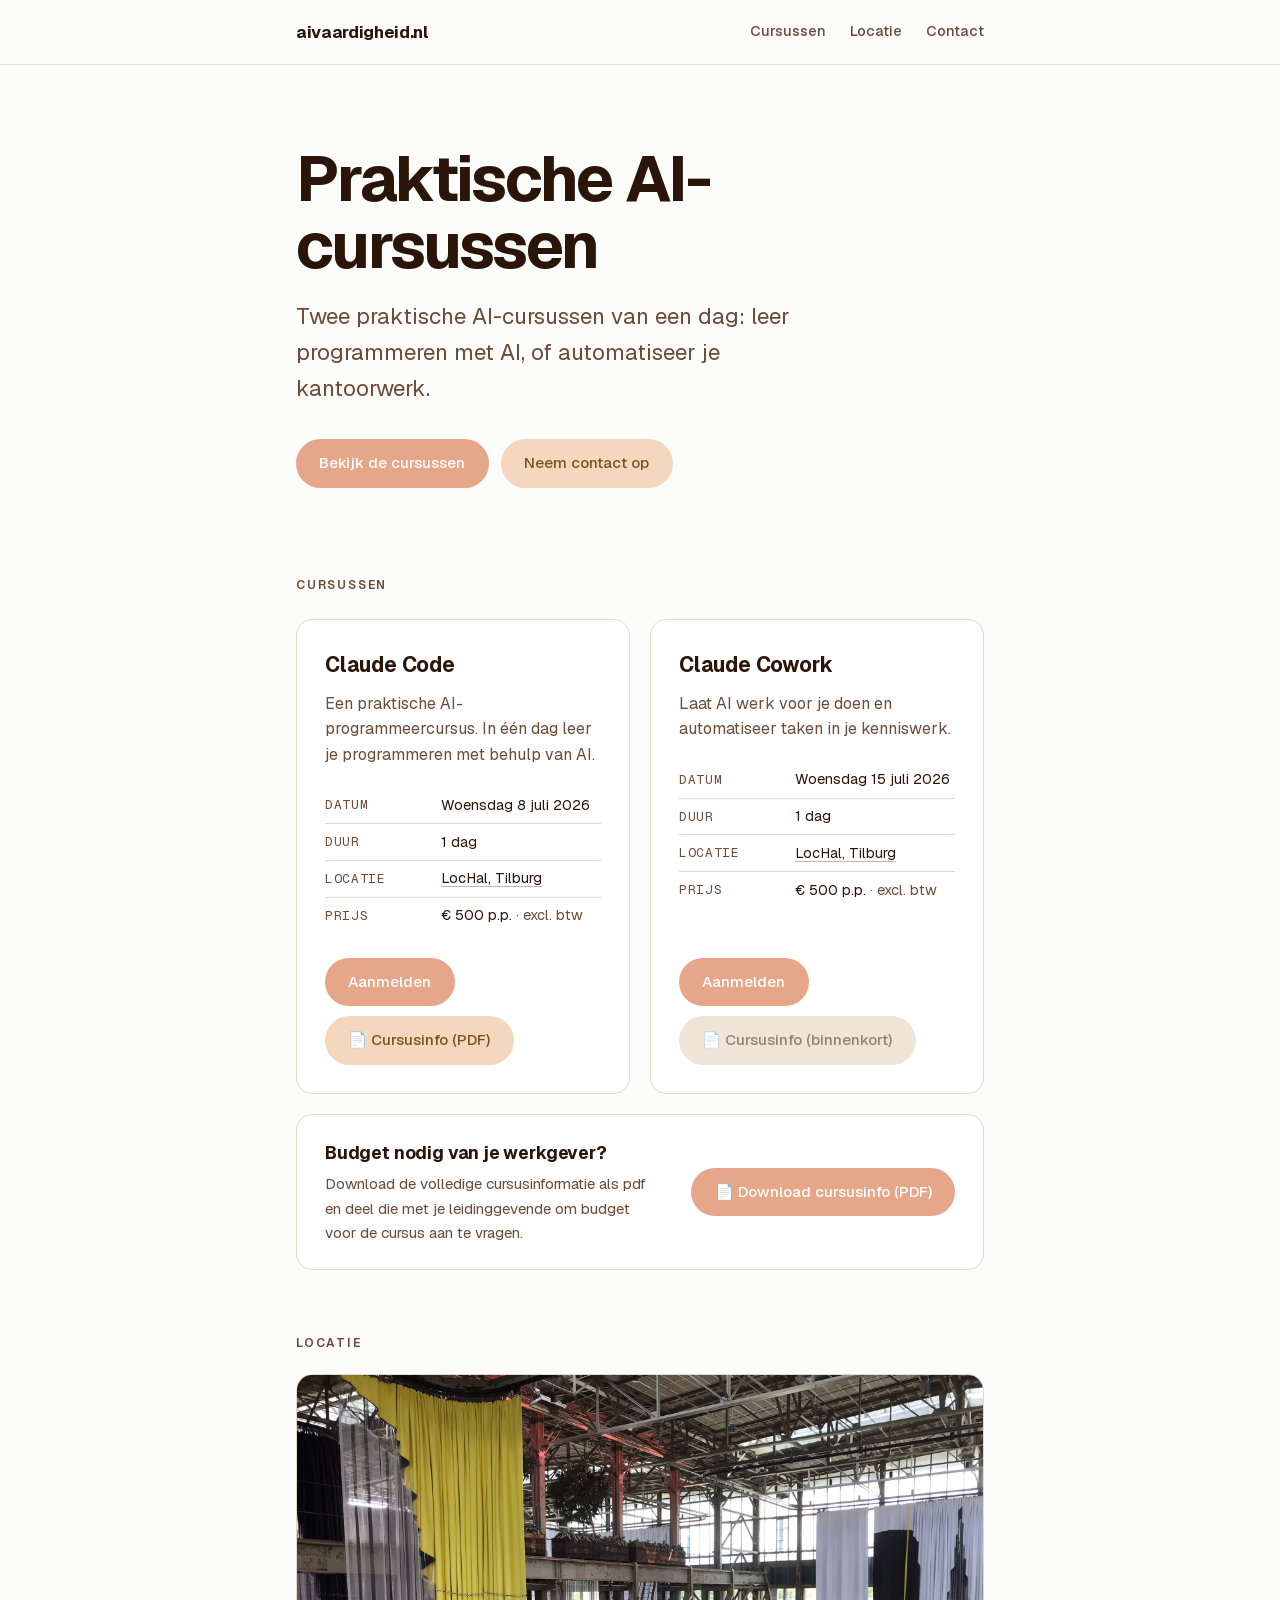
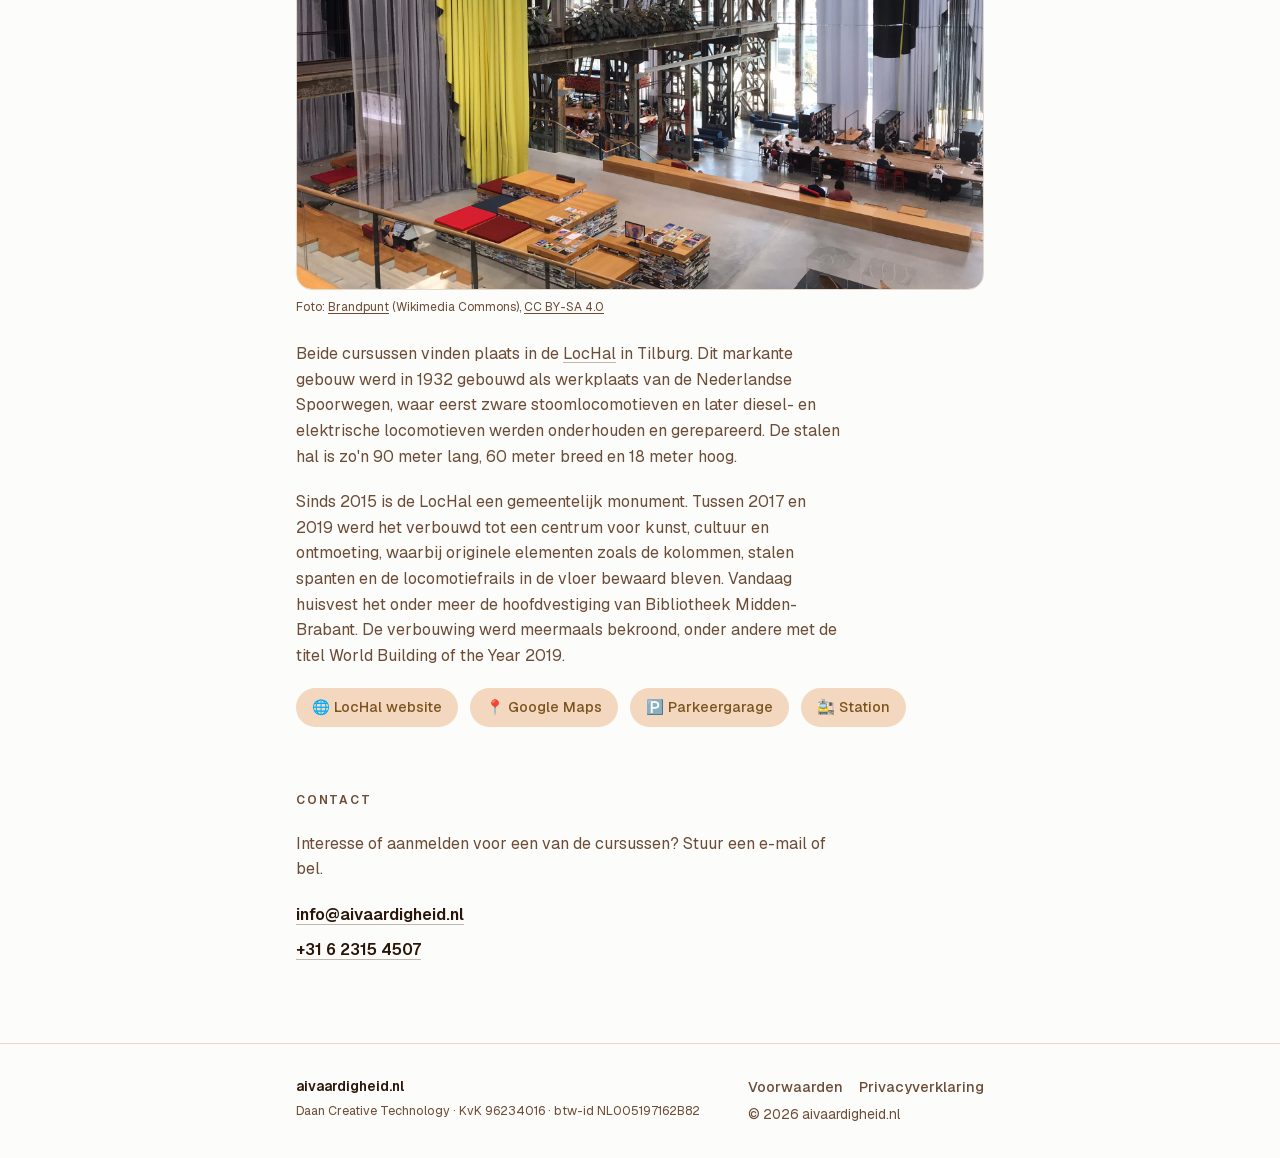
==== commit 4493b3e4: "Gebruik juiste bedrijfsnaam: Daan Creative Technology (eenmanszaak) aivaardigheid.nl blijft de hoofd" ====
--- a/index.html
+++ b/index.html
@@ -448,7 +448,7 @@
     <div class="container footer-inner">
       <div class="footer-brand">
         <strong>aivaardigheid.nl</strong>
-        <span class="footer-legal">Daan van Ramshorst · KvK 96234016 · btw-id NL005197162B82</span>
+        <span class="footer-legal">Daan Creative Technology · KvK 96234016 · btw-id NL005197162B82</span>
       </div>
       <div class="footer-end">
         <nav class="footer-nav">
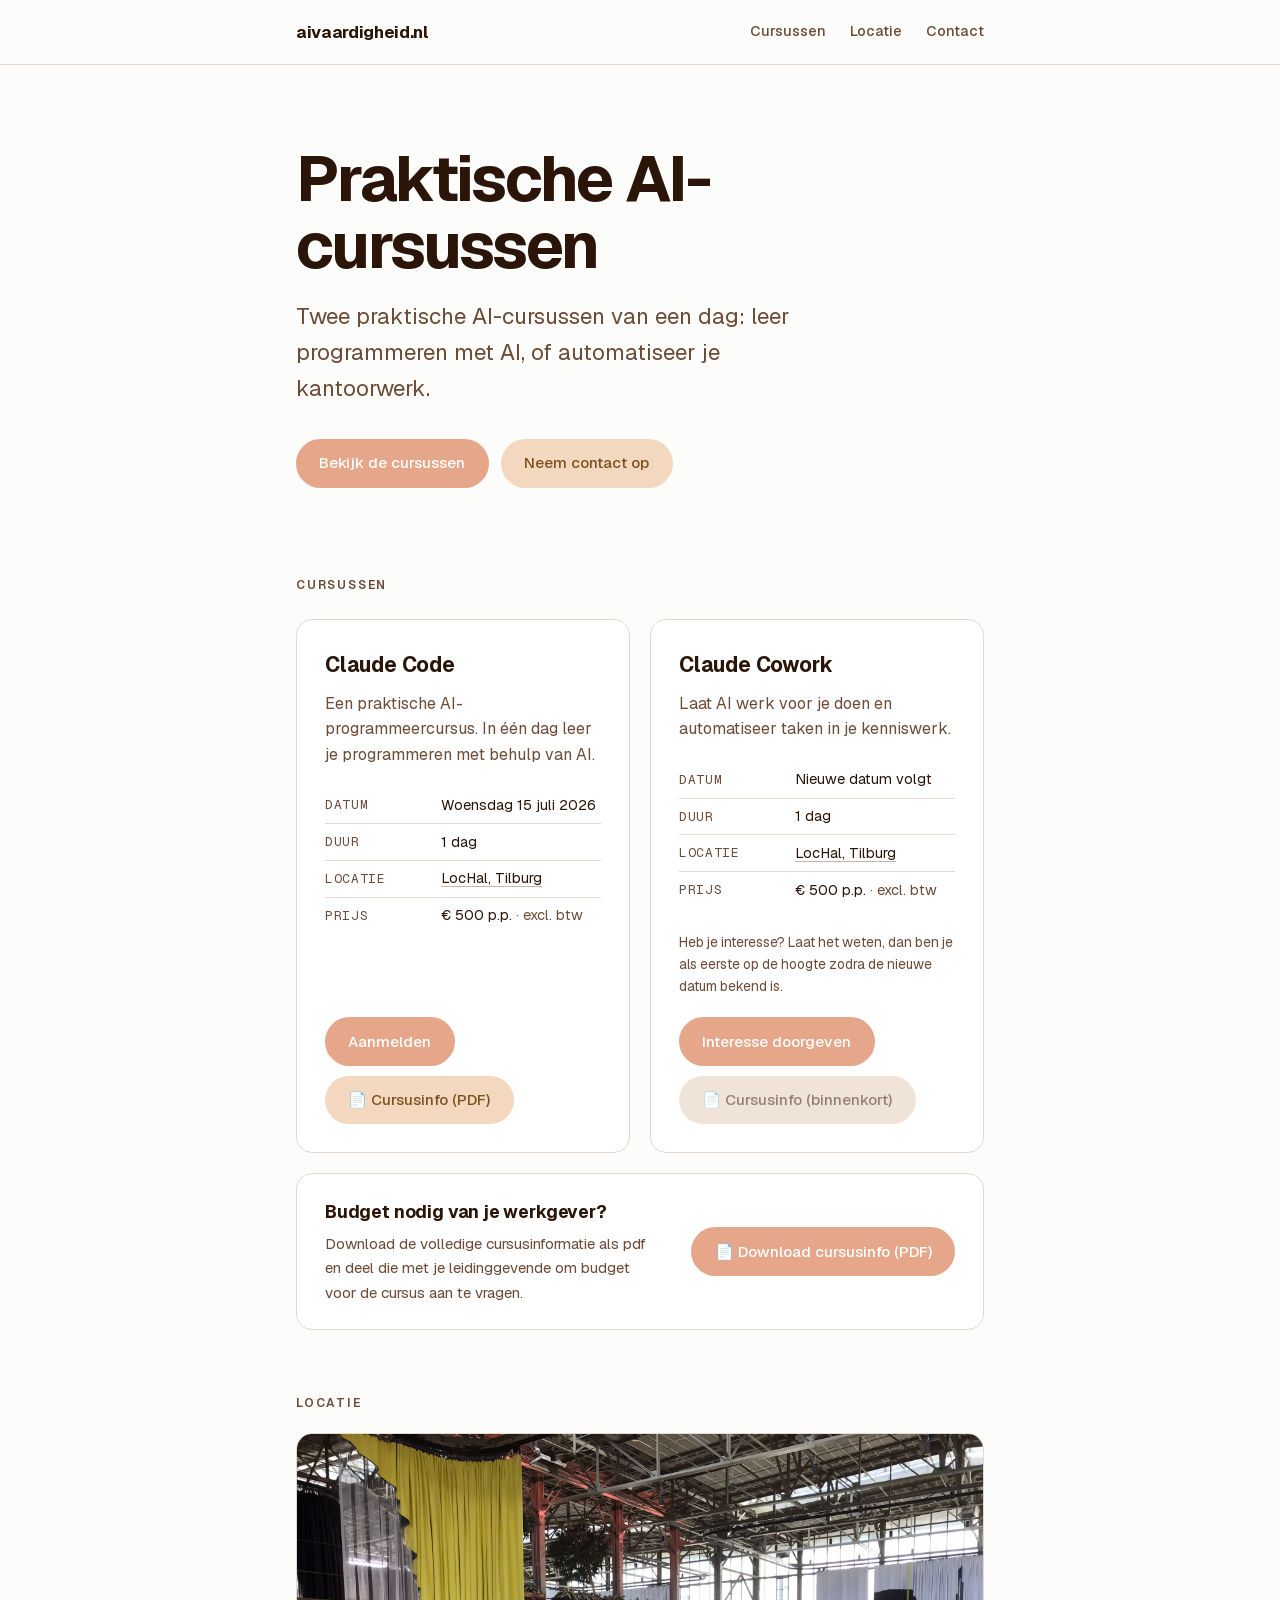
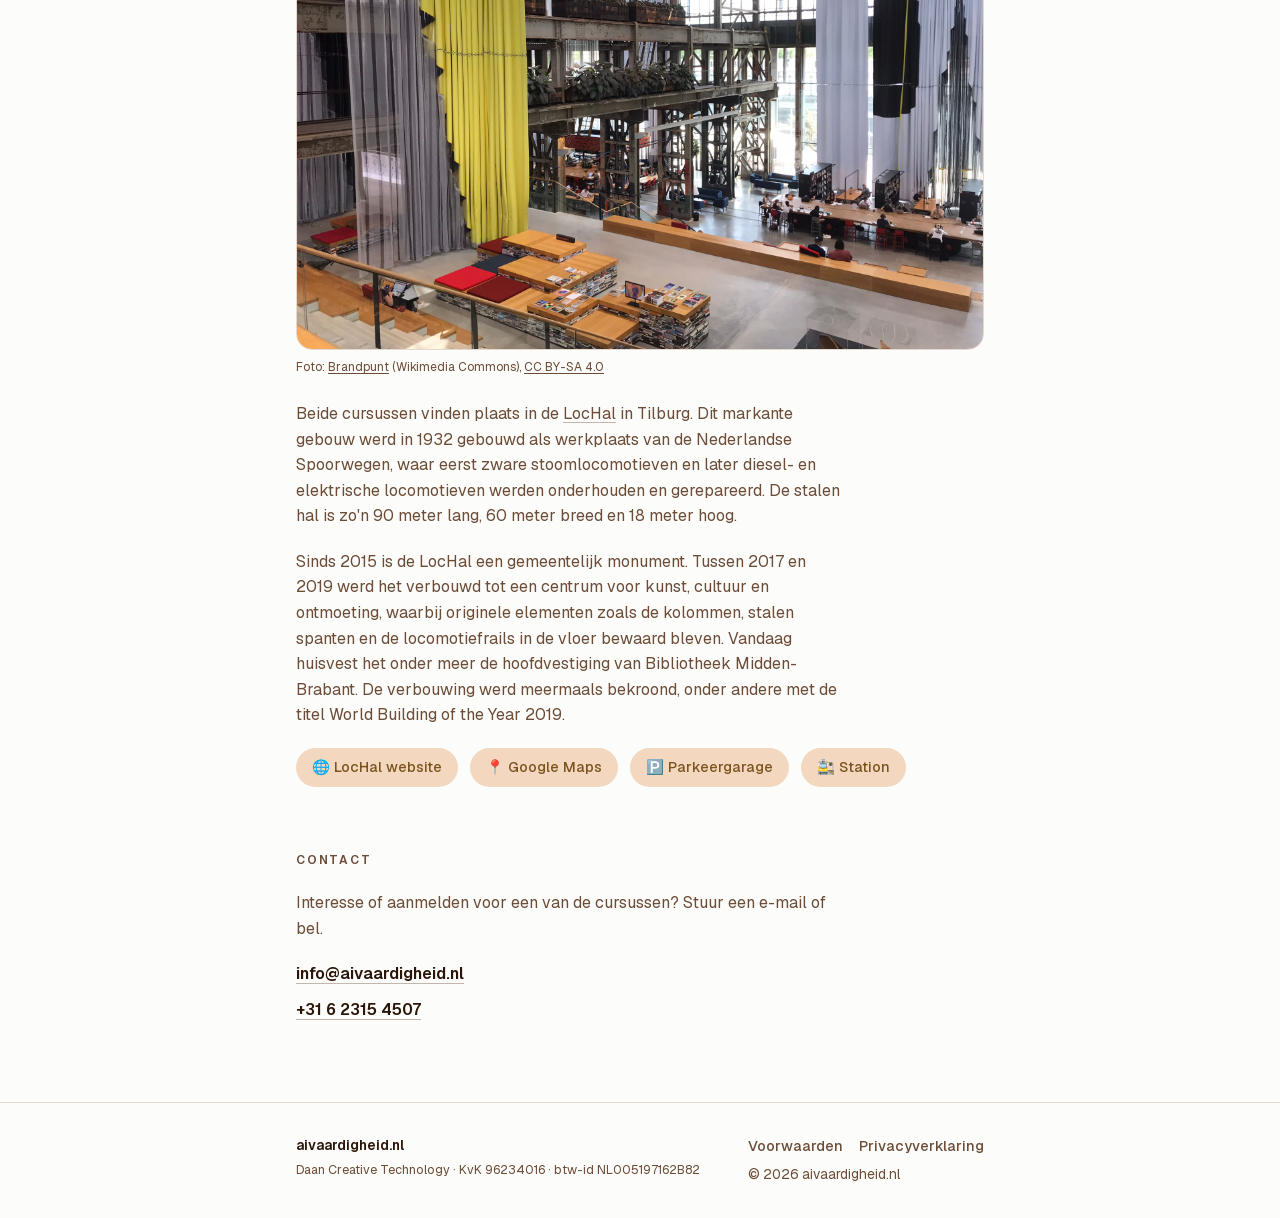
==== commit 54baa837: "Wissel cursusdata: Claude Code naar 15 juli, Cowork datum volgt Claude Code verhuist naar woensdag 1" ====
--- a/index.html
+++ b/index.html
@@ -374,29 +374,30 @@
           <h3>Claude Code</h3>
           <p>Een praktische AI-programmeercursus. In één dag leer je programmeren met behulp van AI.</p>
           <ul class="meta">
-            <li><span class="k">Datum</span><span class="v">Woensdag 8 juli 2026</span></li>
-            <li><span class="k">Duur</span><span class="v">1 dag</span></li>
-            <li><span class="k">Locatie</span><span class="v"><a href="https://maps.app.goo.gl/GzQkufVFpSDQUedN8" target="_blank" rel="noopener">LocHal, Tilburg</a></span></li>
-            <li><span class="k">Prijs</span><span class="v">€ 500 p.p. <span style="color:var(--muted-foreground)">· excl. btw</span></span></li>
-          </ul>
-          <div class="card-actions">
-            <a class="btn btn-primary" href="mailto:info@aivaardigheid.nl?subject=Aanmelding%20Claude%20Code%20%E2%80%94%208%20juli%202026&body=Hoi%20Daan%2C%0A%0AIk%20wil%20me%20graag%20aanmelden%20voor%20de%20cursus%20Claude%20Code%20%28woensdag%208%20juli%202026%2C%20LocHal%20Tilburg%29.%0A%0ANaam%3A%0ATelefoonnummer%3A%0AAantal%20personen%3A%0AFactuurgegevens%20%28bedrijfsnaam%20%2B%20adres%2C%20of%20particulier%29%3A%0A%0AEventuele%20vragen%20of%20opmerkingen%3A%0A%0AMet%20vriendelijke%20groet%2C%0A">Aanmelden</a>
-            <a class="btn btn-secondary" href="downloads/claude-code-cursus.pdf" download="Claude Code Cursus - aivaardigheid.nl.pdf">📄 Cursusinfo (PDF)</a>
-          </div>
-        </article>
-
-        <!-- Cursus 2 -->
-        <article class="card">
-          <h3>Claude Cowork</h3>
-          <p>Laat AI werk voor je doen en automatiseer taken in je kenniswerk.</p>
-          <ul class="meta">
             <li><span class="k">Datum</span><span class="v">Woensdag 15 juli 2026</span></li>
             <li><span class="k">Duur</span><span class="v">1 dag</span></li>
             <li><span class="k">Locatie</span><span class="v"><a href="https://maps.app.goo.gl/GzQkufVFpSDQUedN8" target="_blank" rel="noopener">LocHal, Tilburg</a></span></li>
             <li><span class="k">Prijs</span><span class="v">€ 500 p.p. <span style="color:var(--muted-foreground)">· excl. btw</span></span></li>
           </ul>
           <div class="card-actions">
-            <a class="btn btn-primary" href="mailto:info@aivaardigheid.nl?subject=Aanmelding%20Claude%20Cowork%20%E2%80%94%2015%20juli%202026&body=Hoi%20Daan%2C%0A%0AIk%20wil%20me%20graag%20aanmelden%20voor%20de%20cursus%20Claude%20Cowork%20%28woensdag%2015%20juli%202026%2C%20LocHal%20Tilburg%29.%0A%0ANaam%3A%0ATelefoonnummer%3A%0AAantal%20personen%3A%0AFactuurgegevens%20%28bedrijfsnaam%20%2B%20adres%2C%20of%20particulier%29%3A%0A%0AEventuele%20vragen%20of%20opmerkingen%3A%0A%0AMet%20vriendelijke%20groet%2C%0A">Aanmelden</a>
+            <a class="btn btn-primary" href="mailto:info@aivaardigheid.nl?subject=Aanmelding%20Claude%20Code%20%E2%80%94%2015%20juli%202026&body=Hoi%20Daan%2C%0A%0AIk%20wil%20me%20graag%20aanmelden%20voor%20de%20cursus%20Claude%20Code%20%28woensdag%2015%20juli%202026%2C%20LocHal%20Tilburg%29.%0A%0ANaam%3A%0ATelefoonnummer%3A%0AAantal%20personen%3A%0AFactuurgegevens%20%28bedrijfsnaam%20%2B%20adres%2C%20of%20particulier%29%3A%0A%0AEventuele%20vragen%20of%20opmerkingen%3A%0A%0AMet%20vriendelijke%20groet%2C%0A">Aanmelden</a>
+            <a class="btn btn-secondary" href="downloads/claude-code-cursus.pdf" download="Claude Code Cursus - aivaardigheid.nl.pdf">📄 Cursusinfo (PDF)</a>
+          </div>
+        </article>
+
+        <!-- Cursus 2 -->
+        <article class="card">
+          <h3>Claude Cowork</h3>
+          <p>Laat AI werk voor je doen en automatiseer taken in je kenniswerk.</p>
+          <ul class="meta">
+            <li><span class="k">Datum</span><span class="v">Nieuwe datum volgt</span></li>
+            <li><span class="k">Duur</span><span class="v">1 dag</span></li>
+            <li><span class="k">Locatie</span><span class="v"><a href="https://maps.app.goo.gl/GzQkufVFpSDQUedN8" target="_blank" rel="noopener">LocHal, Tilburg</a></span></li>
+            <li><span class="k">Prijs</span><span class="v">€ 500 p.p. <span style="color:var(--muted-foreground)">· excl. btw</span></span></li>
+          </ul>
+          <p style="font-size:0.85rem;">Heb je interesse? Laat het weten, dan ben je als eerste op de hoogte zodra de nieuwe datum bekend is.</p>
+          <div class="card-actions">
+            <a class="btn btn-primary" href="mailto:info@aivaardigheid.nl?subject=Interesse%20Claude%20Cowork&body=Hoi%20Daan%2C%0A%0AIk%20heb%20interesse%20in%20de%20cursus%20Claude%20Cowork.%20Laat%20je%20me%20weten%20zodra%20de%20nieuwe%20datum%20bekend%20is%3F%0A%0ANaam%3A%0ATelefoonnummer%3A%0AAantal%20personen%3A%0A%0AMet%20vriendelijke%20groet%2C%0A">Interesse doorgeven</a>
             <span class="btn btn-disabled" aria-disabled="true" title="Cursusinformatie volgt binnenkort">📄 Cursusinfo (binnenkort)</span>
           </div>
         </article>
